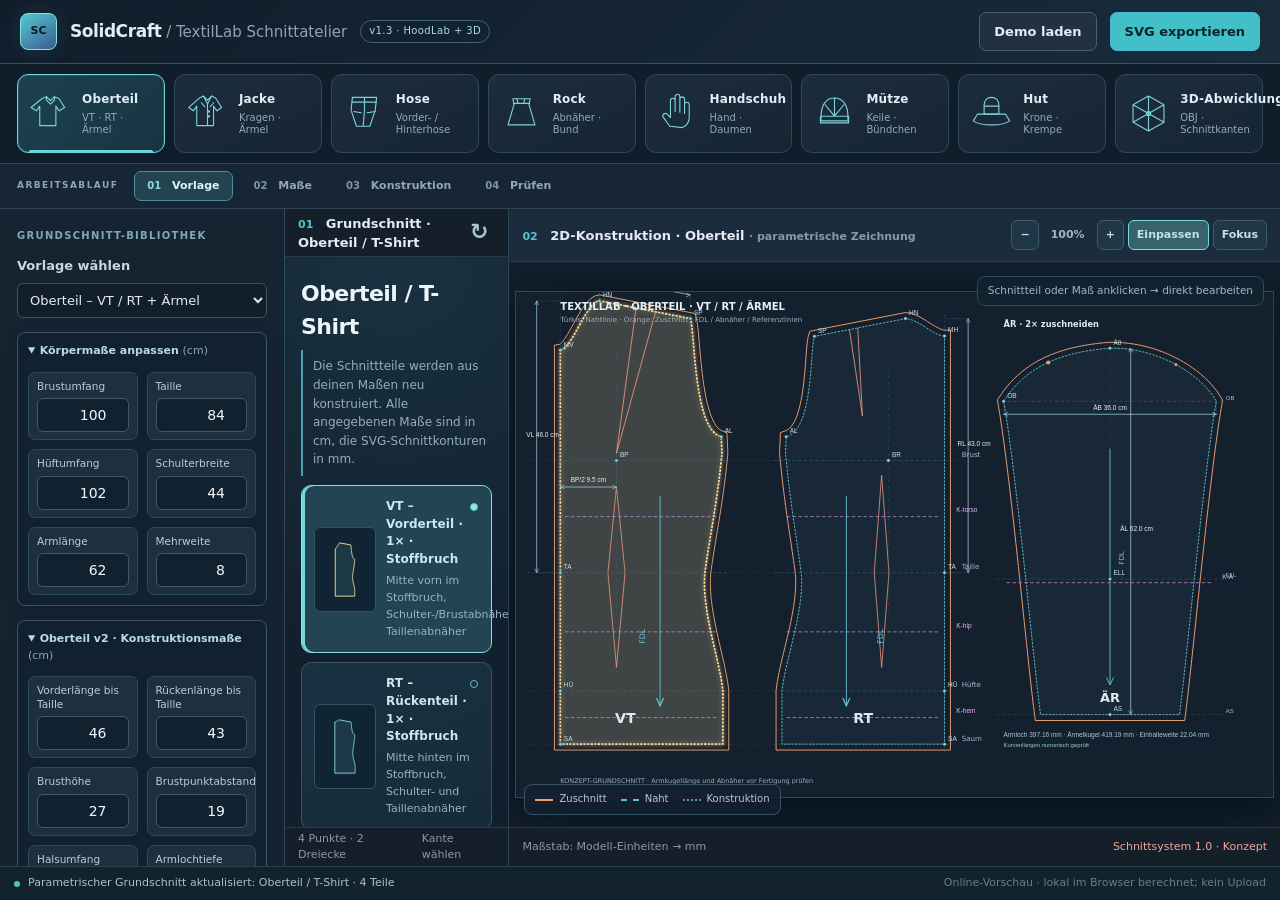
==== docs/textillab/index.html @ d03040cf "Add HoodLab measurements, women/men/child provenance, seam inspection and interactive 3D canvas cont" ====
<!doctype html>
<html lang="de">
<head>
  <meta charset="utf-8">
  <meta name="viewport" content="width=device-width,initial-scale=1">
  <title>SolidCraft · TextilLab Schnittatelier</title>
  <link rel="stylesheet" href="./style.css">
  <link rel="stylesheet" href="./studio-workspace.css">
  <script defer src="./browser-engine.js"></script>
  <script defer src="./bodice-v2.js"></script>
  <script defer src="./pants-system.js"></script>
  <script defer src="./ruleset-registry.js"></script>
  <script defer src="./hood-system.js"></script>
  <script defer src="./garment-3d.js"></script>
  <script defer src="./pattern-library.js"></script>
  <script defer src="./drafting-system.js"></script>
  <script defer src="./app.js"></script>
  <script defer src="./studio-workspace.js"></script>
</head>
<body>
<header class="topbar">
  <div class="brand">
    <div class="brandmark">SC</div>
    <div><strong>SolidCraft</strong><span> / TextilLab Schnittatelier</span></div>
    <span class="tag">v1.3 · HoodLab + 3D</span>
  </div>
  <div class="topactions">
    <span class="topnote">Online-Demo · Browser-Geometrie</span>
    <button id="sampleBtn" class="btn soft">Demo laden</button>
    <button id="exportBtn" class="btn primary" disabled>SVG exportieren</button>
  </div>
</header>
<nav id="templateStrip" class="template-strip" aria-label="Grundschnitt auswählen"></nav>
<div class="workflow-bar" role="group" aria-label="Konstruktionsablauf">
  <span class="workflow-caption">ARBEITSABLAUF</span>
  <button type="button" class="workflow-step is-active" data-step="template"><span>01</span> Vorlage</button>
  <button type="button" class="workflow-step" data-step="measure"><span>02</span> Maße</button>
  <button type="button" class="workflow-step" data-step="construction"><span>03</span> Konstruktion</button>
  <button type="button" class="workflow-step" data-step="check"><span>04</span> Prüfen</button>
  <div id="workspaceContext" class="workflow-context">Grundschnitt wählen</div>
</div>
<main class="workbench">
  <aside class="sidebar">
    <div class="sectiontitle">GRUNDSCHNITT-BIBLIOTHEK</div>
    <div class="section">
      <label for="templateType" class="fieldlabel">Vorlage wählen</label>
      <select id="templateType" class="full">
        <option value="top">Oberteil – VT / RT + Ärmel</option>
        <option value="jacket">Jacke</option>
        <option value="hood">Kapuze – parametrisch</option>
        <option value="trousers">Hose – Vorder-/Hinterhose v2</option>
        <option value="glove">Handschuh</option>
        <option value="beanie">Mütze</option>
        <option value="hat">Hut</option>
        <option value="skirt">Rock</option>
        <option value="mesh">3D-Modell abwickeln (OBJ)</option>
      </select>
      <details class="measure-details" open>
        <summary>Körpermaße anpassen <span>(cm)</span></summary>
        <div class="measure-grid"><label class="measure-input"><span>Brustumfang</span><input id="m-chest" type="number" min="1" max="300" step="0.5" value="100" aria-label="Brustumfang in Zentimeter"></label>
<label class="measure-input"><span>Taille</span><input id="m-waist" type="number" min="1" max="300" step="0.5" value="84" aria-label="Taille in Zentimeter"></label>
<label class="measure-input"><span>Hüftumfang</span><input id="m-hip" type="number" min="1" max="300" step="0.5" value="102" aria-label="Hüftumfang in Zentimeter"></label>
<label class="measure-input"><span>Oberteillänge</span><input id="m-back" type="number" min="1" max="300" step="0.5" value="65" aria-label="Oberteillänge in Zentimeter"></label>
<label class="measure-input"><span>Schulterbreite</span><input id="m-shoulder" type="number" min="1" max="300" step="0.5" value="44" aria-label="Schulterbreite in Zentimeter"></label>
<label class="measure-input"><span>Armlänge</span><input id="m-sleeve" type="number" min="1" max="300" step="0.5" value="62" aria-label="Armlänge in Zentimeter"></label>
<label class="measure-input"><span>Schrittlänge</span><input id="m-inseam" type="number" min="1" max="300" step="0.5" value="80" aria-label="Schrittlänge in Zentimeter"></label>
<label class="measure-input"><span>Kopfumfang</span><input id="m-head" type="number" min="1" max="300" step="0.5" value="57" aria-label="Kopfumfang in Zentimeter"></label>
<label class="measure-input"><span>Handumfang</span><input id="m-hand" type="number" min="1" max="300" step="0.5" value="22" aria-label="Handumfang in Zentimeter"></label>
<label class="measure-input"><span>Handlänge</span><input id="m-handLength" type="number" min="1" max="300" step="0.5" value="19" aria-label="Handlänge in Zentimeter"></label>
<label class="measure-input"><span>Mehrweite</span><input id="m-ease" type="number" min="1" max="300" step="0.5" value="8" aria-label="Mehrweite in Zentimeter"></label></div>
      </details>
      <details class="measure-details top-only" open><summary>Oberteil v2 · Konstruktionsmaße <span>(cm)</span></summary><div class="measure-grid"><label class="measure-input"><span>Vorderlänge bis Taille</span><input id="m-frontLength" type="number" min="0.5" max="300" step="0.5" value="46" aria-label="Vorderlänge bis Taille in Zentimeter"></label><label class="measure-input"><span>Rückenlänge bis Taille</span><input id="m-backWaist" type="number" min="0.5" max="300" step="0.5" value="43" aria-label="Rückenlänge bis Taille in Zentimeter"></label><label class="measure-input"><span>Brusthöhe</span><input id="m-bustHeight" type="number" min="0.5" max="300" step="0.5" value="27" aria-label="Brusthöhe in Zentimeter"></label><label class="measure-input"><span>Brustpunktabstand</span><input id="m-bustSpan" type="number" min="0.5" max="300" step="0.5" value="19" aria-label="Brustpunktabstand in Zentimeter"></label><label class="measure-input"><span>Halsumfang</span><input id="m-neck" type="number" min="0.5" max="300" step="0.5" value="38" aria-label="Halsumfang in Zentimeter"></label><label class="measure-input"><span>Armlochtiefe</span><input id="m-armholeDepth" type="number" min="0.5" max="300" step="0.5" value="23" aria-label="Armlochtiefe in Zentimeter"></label><label class="measure-input"><span>Taille bis Hüfte</span><input id="m-waistToHip" type="number" min="0.5" max="300" step="0.5" value="20" aria-label="Taille bis Hüfte in Zentimeter"></label><label class="measure-input"><span>Taille bis Saum</span><input id="m-hemBelowWaist" type="number" min="0.5" max="300" step="0.5" value="29" aria-label="Taille bis Saum in Zentimeter"></label><label class="measure-input"><span>Schulterabfall</span><input id="m-shoulderSlope" type="number" min="0.5" max="300" step="0.5" value="3" aria-label="Schulterabfall in Zentimeter"></label><label class="measure-input"><span>Oberarmumfang</span><input id="m-upperArm" type="number" min="1" max="300" step="0.5" value="34" aria-label="Oberarmumfang in Zentimeter"></label><label class="measure-input"><span>Handgelenkumfang</span><input id="m-wrist" type="number" min="1" max="300" step="0.5" value="19" aria-label="Handgelenkumfang in Zentimeter"></label></div><div class="hint">VT, RT und 2 Ärmel mit Brust-, Taillen- und Hüftlinien, Abnähern, Ärmelkugel und Fadenlauf.</div></details><div class="hint">Grundschnitt-Prototypen: Maße und Mehrweite anpassen, Passform mit Probeteil prüfen.</div>
    </div>
    

    <div class="hood-only hood-setup" id="hoodPanel">
 <div class="sectiontitle">HOODLAB · KAPUZENKONSTRUKTION</div>
 <div class="section">
  <label class="fieldlabel" for="hoodVariant">Kapuzenvariante</label>
  <select id="hoodVariant" class="full">
   <option value="close">Anliegend · DOB-Zahlenreferenz</option>
   <option value="relaxed">Aufgelockert · DOB-Zahlenreferenz</option>
   <option value="dartless">Abnäherlos · vereinfachter Entwurf</option>
  </select>
  <label class="fieldlabel gap-top" for="hoodProfile">Konstruktionsprofil</label>
  <select id="hoodProfile" class="full">
   <option value="women">Damen · DOB</option>
   <option value="men">Herren · HAKA (noch nicht geprüft)</option>
   <option value="child">Kinder (noch nicht geprüft)</option>
  </select>
  <p class="hint">Fachliche Zahlenbezüge: <a href="https://www.muellerundsohn.com/allgemein/schnittkonstruktion-kapuze/" target="_blank" rel="noopener noreferrer">Müller &amp; Sohn – Kapuzenkonstruktion</a>. Die Bézier-Konturen und 3D-Form sind eigenständige Näherungen.</p>
  <details class="measure-details" open><summary>Kapuzen- und Halsmaße <span>(cm)</span></summary>
   <div class="measure-grid">
    <label class="measure-input"><span>Kopfumfang</span><input id="h-headCirc" type="number" step=".5" min="36" max="70" value="57"></label>
    <label class="measure-input"><span>Halsloch hinten</span><input id="h-backNeck" type="number" step=".5" min="5" max="25" value="10"></label>
    <label class="measure-input"><span>Halsloch vorne</span><input id="h-frontNeck" type="number" step=".5" min="5" max="25" value="12"></label>
    <label class="measure-input"><span>Halsspiegelbreite</span><input id="h-neckWidth" type="number" step=".5" min="3" max="15" value="8"></label>
    <label class="measure-input"><span>Halslochvertiefung</span><input id="h-frontNeckDrop" type="number" step=".5" min="0" max="14" value="5"></label>
    <label class="measure-input"><span>Kapuzenhöhe</span><input id="h-hoodHeight" type="number" step=".5" min="22" max="45" value="32"></label>
    <label class="measure-input"><span>Kapuzentiefe</span><input id="h-hoodDepth" type="number" step=".5" min="18" max="42" value="27"></label>
    <label class="measure-input"><span>Abnäherreserve</span><input id="h-dartIntake" type="number" step=".5" min="0" max="7" value="3.5"></label>
    <label class="measure-input"><span>Übertritt</span><input id="h-faceOverlap" type="number" step=".5" min="0" max="5" value="0"></label>
   </div>
  </details>
  <div class="fieldrow gap-top"><label for="hoodJoinMode">Naht-Verbindung</label>
   <select id="hoodJoinMode"><option value="match">Gleich lang</option><option value="stretch">Gezielt dehnen</option><option value="ease">Gezielt einhalten</option></select>
  </div>
  <div class="fieldrow"><label for="hoodAllowedEase">Zulässige Differenz</label>
   <div class="inputunit"><input id="hoodAllowedEase" type="number" value=".5" step=".1" min="0" max="4"><span>cm</span></div>
  </div>
 </div>
 <div class="sectiontitle">KONSTRUKTIONSREGELN UND NAHTKONTROLLE</div>
 <div class="section" id="hoodRuleReport" aria-live="polite"></div>
 <div class="section"><p class="hint" id="hoodSourceNote">Damenwerte teilweise öffentlich dokumentiert. Kein geprüftes Serien-Schnittsystem.</p></div>
</div>

<div class="pants-only pants-setup">
  <div class="sectiontitle">HOSENSCHNITT · REGELBASIERT</div>
  <div class="section">
    <label class="fieldlabel" for="pantsMethod">Konstruktionssystem</label>
    <select id="pantsMethod" class="full">
      <option value="textillab.pants.experimental.1">TextilLab Experimental 1</option>
      <option value="muller.sohn.pending" disabled>Müller &amp; Sohn – Quellenabgleich offen</option>
    </select>
    <p class="hint">Unabhängige Prototypformeln. Fachliche Validierung anhand deiner Bücher folgt über dokumentierte Referenzwerte.</p>
    <details class="measure-details" open>
      <summary>Hosen-Konstruktionsmaße <span>(cm)</span></summary>
      <div class="measure-grid"><label class="measure-input"><span>Seitenlänge</span><input id="m-outseam" type="number" step="0.5" value="108" aria-label="Seitenlänge in Zentimeter"></label>
<label class="measure-input"><span>Leibhöhe / Sitztiefe</span><input id="m-crotchDepth" type="number" step="0.5" value="28" aria-label="Leibhöhe / Sitztiefe in Zentimeter"></label>
<label class="measure-input"><span>Taille–Hüfte</span><input id="m-pantsWaistToHip" type="number" step="0.5" value="20" aria-label="Taille–Hüfte in Zentimeter"></label>
<label class="measure-input"><span>Taille–Knie</span><input id="m-waistToKnee" type="number" step="0.5" value="60" aria-label="Taille–Knie in Zentimeter"></label>
<label class="measure-input"><span>Oberschenkelumfang</span><input id="m-thigh" type="number" step="0.5" value="64" aria-label="Oberschenkelumfang in Zentimeter"></label>
<label class="measure-input"><span>Knieumfang</span><input id="m-knee" type="number" step="0.5" value="48" aria-label="Knieumfang in Zentimeter"></label>
<label class="measure-input"><span>Saumumfang je Bein</span><input id="m-hem" type="number" step="0.5" value="44" aria-label="Saumumfang je Bein in Zentimeter"></label>
<label class="measure-input"><span>Hüftzugabe</span><input id="m-hipEase" type="number" step="0.5" value="4" aria-label="Hüftzugabe in Zentimeter"></label>
<label class="measure-input"><span>Taillenzugabe</span><input id="m-waistEase" type="number" step="0.5" value="2" aria-label="Taillenzugabe in Zentimeter"></label>
<label class="measure-input"><span>Abnäher hinten</span><input id="m-dartIntake" type="number" step="0.5" value="2" aria-label="Abnäher hinten in Zentimeter"></label>
<label class="measure-input"><span>Schrittausladung ±</span><input id="m-crotchExtension" type="number" step="0.5" value="0" aria-label="Schrittausladung ± in Zentimeter"></label></div>
    </details>
  </div>
  <div class="sectiontitle">REGELN UND NAHTKONTROLLE</div>
  <div class="section" id="pantsRuleReport" aria-live="polite"></div>
  <div class="sectiontitle">BUCH-REFERENZVERGLEICH</div>
  <div class="section">
    <p class="hint">Referenzblatt mit Buchtitel, Ausgabe, Seiten und eigenen Kontrollmaßen importieren. Keine unbekannten Formeln werden als Müller &amp; Sohn ausgegeben.</p>
    <label for="pantsReferenceFile" class="btn soft" style="display:inline-flex">Referenzwerte laden (JSON)</label>
    <input id="pantsReferenceFile" type="file" accept=".json,application/json" hidden>
    <div id="pantsReferenceReport" class="pants-reference-report" aria-live="polite"></div>
  </div>
</div>

<div class="v1-panel top-only">
      <div class="sectiontitle">SCHNITTSYSTEM · TEXTILLAB EXPERIMENTAL 1</div>
      <div class="section">
        <div class="fieldrow">
          <label for="draftFit">Passform</label>
          <select id="draftFit"><option value="fitted">Körpernah</option><option value="regular" selected>Regular</option><option value="comfort">Bequem</option><option value="loose">Weit</option><option value="oversize">Oversize</option><option value="custom">Eigene Mehrweite</option></select>
        </div>
        <div class="fieldrow">
          <label for="draftStyle">Modellvariante</label>
          <select id="draftStyle"><option value="bodice" selected>Grundschnitt</option><option value="shirt">Shirt</option><option value="blouse">Bluse</option><option value="jacket">Jackenbasis</option><option value="coat">Mantelbasis</option><option value="sleeveless">Ärmellos</option></select>
        </div>
        <div class="fieldrow">
          <label for="draftEase">Ziel-Einhalteweite</label>
          <div class="inputunit"><input id="draftEase" type="number" value="22" step="1" min="0" max="45"><span>mm</span></div>
        </div>
      </div>
      <div class="sectiontitle">VERLÄNGERN / KÜRZEN</div>
      <div class="section">
        <p class="hint">Änderungen wirken auf benannte Körperabschnitte und lösen eine neue Konstruktion aus, nicht nur eine SVG-Skalierung.</p>
        <div class="measure-grid">
          <label class="measure-input"><span>K1 Brust–Taille</span><input id="zone-torso" type="number" value="0" step="0.5" min="-12" max="35" aria-label="Brust Taille verlängern kürzen in cm"></label>
          <label class="measure-input"><span>K2 Taille–Hüfte</span><input id="zone-hip" type="number" value="0" step="0.5" min="-12" max="35" aria-label="Taille Hüfte verlängern kürzen in cm"></label>
          <label class="measure-input"><span>K3 Unterhalb Hüfte</span><input id="zone-hem" type="number" value="0" step="0.5" min="-12" max="35" aria-label="Saum verlängern kürzen in cm"></label>
          <label class="measure-input"><span>K4 Ärmellänge</span><input id="zone-sleeve" type="number" value="0" step="0.5" min="-12" max="35" aria-label="Ärmel verlängern kürzen in cm"></label>
        </div>
        <div class="v1-actions">
          <button id="draftUndo" class="btn soft" type="button">↶ Rückgängig</button>
          <button id="draftRedo" class="btn soft" type="button">↷ Wiederholen</button>
        </div>
      </div>
      <div class="sectiontitle">ZEICHNUNGSEBENEN</div>
      <div class="section layer-grid" id="draftLayers">
        <label><input type="checkbox" id="layer-guides" checked> Konstruktionslinien</label>
        <label><input type="checkbox" id="layer-dimensions" checked> Bemaßung</label>
        <label><input type="checkbox" id="layer-points" checked> Punktnamen</label>
        <label><input type="checkbox" id="layer-alterations" checked> Änderungslinien</label>
        <label><input type="checkbox" id="layer-notes" checked> Nahtkontrolle</label>
      </div>
      <div class="v1-actions">
        <button id="draftSave" class="btn soft" type="button">Projekt JSON</button>
        <label for="draftLoad" class="btn soft">Projekt öffnen</label>
        <input id="draftLoad" type="file" accept="application/json,.json" hidden>
      </div>
    </div>

    <div class="sectiontitle mesh-only">TEXTIL-PROJEKT</div>
    <div class="section mesh-only">
      <label class="fieldlabel" for="objFile">3D-Oberfläche importieren</label>
      <label class="fileinput" for="objFile">
        <span class="fileicon">↑</span><strong>OBJ-Datei auswählen</strong>
        <small>Dreiecke und Vierecke · max. 2 MB</small>
      </label>
      <input id="objFile" type="file" accept=".obj,text/plain" hidden>
      <div class="filemeta" id="fileName">Beispieldatei wird geladen …</div>
      <div class="fieldrow">
        <label for="units">Modell-Einheit</label>
        <select id="units">
          <option value="mm" selected>Millimeter</option>
          <option value="cm">Zentimeter</option>
          <option value="m">Meter</option>
        </select>
      </div>
    </div>
    <div class="sectiontitle">MATERIAL & ZUSCHNITT</div>
    <div class="section">
      <label class="fieldlabel" for="material">Material (Beispielwerte)</label>
      <select id="material" class="full">
        <option value="210" selected>Nylon 420D · 210 g/m²</option>
        <option value="350">Beschichtetes Gewebe · 350 g/m²</option>
        <option value="150">Baumwolle · 150 g/m²</option>
        <option value="custom">Benutzerdefiniert</option>
      </select>
      <div class="fieldrow gap-top">
        <label for="density">Flächengewicht</label>
        <div class="inputunit"><input id="density" type="number" value="210" min="1" max="5000" step="1"><span>g/m²</span></div>
      </div>
      <div class="fieldrow">
        <label for="allowance">Nahtzugabe</label>
        <div class="inputunit"><input id="allowance" type="number" value="10" min="0" max="200" step=".5"><span>mm</span></div>
      </div>
      <div class="hint">Die Materialdaten dienen zur überschlägigen Berechnung und sind nicht zertifiziert.</div>
    </div>
    <div class="sectiontitle mesh-only">SCHNITTKANTEN</div>
    <div class="section mesh-only">
      <p class="sidecopy">Klicke im 3D-Fenster auf eine <strong>innere Netzkante</strong>. Rot bedeutet: Hier wird die Stofffläche getrennt.</p>
      <div class="fieldrow"><span>Aktive Trennkanten</span><strong id="seamCount">0</strong></div>
      <div id="seamList" class="seamlist"><span class="muted">Noch keine</span></div>
      <button id="clearBtn" class="btn full soft">Schnittkanten zurücksetzen</button>
    </div>
    <div class="sidebarbottom">Browser-Demo · keine Fertigungsvorlage</div>
  </aside>
  <div class="panes">
    <section class="pane modelpane">
      <div class="panelbar"><div><span class="panelid">01</span> <span id="modelPanelTitle">Grundschnitt-Bibliothek</span></div><button class="iconbutton" id="viewBtn" title="3D-Ansicht zurücksetzen">↻</button></div>
      <div class="modelcontainer">
        <div id="libraryInfo" class="library-overview" aria-live="polite"></div>
        <canvas id="garmentCanvas" class="garment3d-canvas" aria-label="Drehbare 3D-Kleidungsansicht"></canvas>
        <div class="garment3d-tools" id="garment3dTools">
          <button id="garmentWire" type="button" aria-pressed="false" title="Drahtgitter an/aus">Draht</button>
          <button id="garmentBody" type="button" aria-pressed="true" title="Kopf-Referenz an/aus">Körper</button>
          <button id="garmentReset" type="button" title="3D-Ansicht zurücksetzen">Ansicht</button>
          <button id="garmentObj" type="button" title="Schematisches 3D-Modell als OBJ exportieren">OBJ</button>
        </div>
        <canvas id="modelCanvas" aria-label="Interaktive 3D-Ansicht mit wählbaren Mesh-Kanten"></canvas>
        <div class="viewhint">Ziehen: Drehen · Mausrad: Zoom · Klick auf Kante: Schnitt setzen</div>
        <div class="axes">3D / MESH</div>
      </div>
      <div class="panefooter"><span id="meshStats">Keine Geometrie</span><span id="faceInfo">Kante wählen</span></div>
    </section>
    <section class="pane cutpane">
      <div class="panelbar"><div><span class="panelid">02</span> <span id="drawingPaneTitle">2D-Schnittmuster</span> <span class="muted small">· parametrische Zeichnung</span></div>
<div class="drawing-tools" role="group" aria-label="Zeichnung bedienen">
 <button type="button" id="zoomOut" title="Zeichnung verkleinern" aria-label="Verkleinern">−</button>
 <output id="zoomValue" aria-label="Zoom">100%</output>
 <button type="button" id="zoomIn" title="Zeichnung vergrößern" aria-label="Vergrößern">+</button>
 <button type="button" id="zoomFit" title="Zeichnung einpassen">Einpassen</button>
 <button type="button" id="focusDrawing" title="Zeichnung maximieren" aria-pressed="false">Fokus</button>
</div></div>
      <div class="previewcontainer" id="previewContainer">
        <div id="preview" class="preview" role="region" aria-label="Interaktive technische Schnittzeichnung">
          <div class="placeholder">Schnittmuster wird berechnet …</div>
        </div>
        <div class="legend"><span><i class="legendcut"></i> Zuschnitt</span><span><i class="legendsew"></i> Naht</span><span><i class="legendguide"></i> Konstruktion</span></div>
<div class="drawing-hint" id="drawingHint">Schnittteile anklicken, um sie auszuwählen · Maße direkt bearbeiten</div>
      </div>
      <div class="panefooter"><span>Maßstab: Modell-Einheiten → mm</span><span id="errorDetail"></span></div>
    </section>
  </div>
  <aside class="inspector">
    <div class="inspector-status">
  <span class="inspector-kicker">AKTUELLES SCHNITTTEIL</span>
  <strong id="selectedPieceTitle">Noch nichts gewählt</strong>
  <p id="selectedPieceInfo">Wähle in der Zeichnung ein Schnittteil aus.</p>
</div>
<div class="sectiontitle">ERGEBNISSE</div>
    <div class="metric"><span>Schnittteile</span><strong id="pieces">–</strong></div>
    <div class="metric"><span>Nahtfläche</span><strong id="sewnArea">–</strong><small>m²</small></div>
    <div class="metric"><span>Zuschnittfläche</span><strong id="cutArea">–</strong><small>m²</small></div>
    <div class="metric"><span>Stoffgewicht (ca.)</span><strong id="mass">–</strong><small>g</small></div>
<div class="sectiontitle withgap top-only">KONSTRUKTIONSREGELN</div>
    <div id="draftRuleReport" class="rule-report top-only"></div>
    <div class="source-reference pants-only" id="systemSourceReference">
  <div class="inspector-kicker">REFERENZ · MÜLLER &amp; SOHN</div>
  <p>Grundschnitt Standardhose – Vorlage für unseren fachlichen Abgleich, noch nicht als Konstruktionsregeln übernommen.</p>
  <a href="https://www.muellerundsohn.com/allgemein/schnittmuster-grundschnitt-hose-und-bundfaltenhose/" target="_blank" rel="noopener noreferrer">Original-Konstruktion beim Verlag ansehen ↗</a>
  <a href="./examples/trousers-v11.svg" target="_blank" rel="noopener noreferrer">Aktueller TextilLab-Prototyp ↗</a>
</div>
<div class="sectiontitle withgap">HINWEISE</div>
    <p class="inspectorcopy">Diese kostenlose Online-Vorschau verwendet eine JavaScript-Umsetzung der Kerngeometrie. Die installierbare TextilLab-Version berechnet mit Rust. Aktuell sind abwickelbare Dreiecksnetze und konvexe Zuschnittkonturen mit Nahtzugabe unterstützt.</p>
    <p class="inspectorcopy">Doppelt gekrümmte Flächen benötigen später Dehnungsoptimierung und automatische Teilungsnähte.</p>
  </aside>
</main>
<footer class="statusline"><span class="statusdot"></span><span id="status">Studio wird initialisiert …</span><span class="right">Online-Vorschau · lokal im Browser berechnet; kein Upload</span></footer>
</body>
</html>
---- docs/textillab/style.css ----
:root{color-scheme:dark;--bg:#101820;--panel:#17222e;--panel2:#1b2836;--border:#2c3a49;--text:#e4ebf4;--muted:#8998aa;--accent:#54c5d1;--orange:#ef9f74}
*{box-sizing:border-box}html,body{width:100%;height:100%;margin:0}body{background:var(--bg);font:13px/1.48 "Segoe UI",Inter,system-ui,sans-serif;color:var(--text);display:flex;flex-direction:column;overflow:hidden}
button,input,select{font:inherit}button{cursor:pointer}button:disabled{opacity:.4;cursor:not-allowed}
.topbar{height:58px;display:flex;align-items:center;justify-content:space-between;border-bottom:1px solid var(--border);padding:0 19px;flex-shrink:0;background:#151e28}
.brand,.topactions{display:flex;align-items:center;gap:13px}.brand{font-size:15px}.brand span{color:#91a1b3}.brandmark{background:linear-gradient(145deg,#55c9d2,#3b5a90);color:#0c1b24;font-weight:900;padding:6px 7px;border-radius:8px;font-size:11px}.tag{font-size:10px;padding:3px 8px;border:1px solid #416473;border-radius:99px!important;color:#a3dde4!important;letter-spacing:.04em}.topnote{color:var(--muted);font-size:11px}
.btn{border:1px solid #476075;border-radius:7px;padding:8px 12px;color:var(--text);background:#233547;font-weight:600;transition:.15s}.btn:hover:not(:disabled){background:#30465a}.btn.primary{background:#42bfc9;color:#08242b;border:1px solid #42bfc9}.btn.primary:hover:not(:disabled){background:#72dae1}.btn.soft{background:#223140}
.workbench{display:grid;grid-template-columns:250px minmax(0,1fr) 207px;min-height:0;flex:1}
.sidebar,.inspector{overflow:auto;background:var(--panel);padding:16px 14px;border-right:1px solid var(--border)}.inspector{border-left:1px solid var(--border);border-right:0}
.sectiontitle{font-size:10px;font-weight:700;color:#829db2;letter-spacing:.14em;margin:3px 0 12px}.sectiontitle:not(:first-child){margin-top:19px;padding-top:18px;border-top:1px solid var(--border)}
.section{margin-bottom:10px}.fieldlabel{display:block;color:#cad6e4;font-weight:600;margin-bottom:8px}.fileinput{min-height:98px;display:flex;flex-direction:column;align-items:center;justify-content:center;gap:2px;border:1px dashed #527385;background:#1d2d3b;border-radius:9px;text-align:center;cursor:pointer}.fileinput:hover{border-color:#7cdde1}.fileinput .fileicon{font-size:25px;color:var(--accent);line-height:1.1}.fileinput small{color:var(--muted);font-size:10px}.filemeta{color:var(--muted);font-size:11px;margin:8px 0 16px;overflow-wrap:anywhere}
.fieldrow{display:flex;align-items:center;justify-content:space-between;gap:10px;margin-bottom:11px}.fieldrow label,.fieldrow>span{color:#c5d1e1}.fieldrow select{max-width:125px}
select,input[type=number]{background:#121e2a;border:1px solid #3c5366;border-radius:6px;color:var(--text);height:35px;padding:0 8px}
select.full,.btn.full{width:100%}.inputunit{display:flex;align-items:center;gap:6px}.inputunit input{width:75px;text-align:right}.inputunit span{font-size:11px;color:var(--muted)}.gap-top{margin-top:15px}.hint,.sidecopy,.inspectorcopy{font-size:11px;color:var(--muted);line-height:1.6}.sidecopy strong{color:#d3e4ed}
.seamlist{min-height:60px;max-height:155px;overflow:auto;margin:10px 0;display:flex;align-content:flex-start;flex-wrap:wrap;gap:6px}.seamitem{border:1px solid #a65a52;background:#4f2a2b;border-radius:5px;padding:5px 7px;color:#fbb2a5}.muted{color:var(--muted)}.small{font-size:11px}.sidebarbottom{margin-top:25px;padding-top:15px;border-top:1px solid var(--border);font-size:11px;color:#61748a}
.panes{display:grid;grid-template-columns:1fr 1fr;min-width:0;min-height:0;gap:1px;background:var(--border)}.pane{background:#151f2a;display:flex;flex-direction:column;min-width:0;min-height:0}
.panelbar,.panefooter{height:48px;flex-shrink:0;display:flex;align-items:center;justify-content:space-between;padding:0 13px;border-bottom:1px solid var(--border);font-weight:600}
.panefooter{height:39px;border-top:1px solid var(--border);border-bottom:0;font-size:11px;font-weight:400;color:var(--muted);gap:8px}
.panelid{color:var(--accent);font-size:11px;margin-right:8px}.iconbutton{font-size:22px;color:#a5c4ce;background:none;border:0;padding:1px 7px;border-radius:5px}.iconbutton:hover{background:#2a3e51}.mini{font-size:10px;color:#7ccdd8;border:1px solid #3a6470;padding:2px 7px;border-radius:4px}
.modelcontainer,.previewcontainer{flex:1;min-height:0;position:relative;overflow:hidden}.modelcontainer{background:radial-gradient(ellipse at center,#203040 0%,#121e29 85%)}
#modelCanvas{width:100%;height:100%;display:block;cursor:crosshair;touch-action:none}.viewhint{position:absolute;left:13px;bottom:12px;color:#859bae;font-size:10px;pointer-events:none}.axes{position:absolute;top:12px;right:12px;font-size:10px;color:#637f93;pointer-events:none;letter-spacing:.1em}
.previewcontainer{background:#14202e}.preview{position:absolute;inset:0;overflow:auto;display:flex;align-items:center;justify-content:center;padding:12px}.preview svg{max-width:100%;max-height:100%;width:auto!important;height:auto!important;display:block}.placeholder{color:#7790a6;text-align:center;max-width:80%}
.legend{position:absolute;left:12px;bottom:11px;display:flex;gap:15px;font-size:10px;color:#b8c7d6;background:#14202ebf;padding:4px 7px;border-radius:4px;pointer-events:none}.legend span{display:flex;align-items:center;gap:6px}.legend i{display:block;width:18px;height:0;border-top:2px solid var(--orange)}.legend i.legendsew{border-top:2px dashed var(--accent)}
.metric{display:grid;grid-template-columns:1fr auto;gap:4px;margin-bottom:15px;border-bottom:1px solid #29394a;padding-bottom:12px}.metric>span{color:#a7b7c7;grid-column:1 / -1;font-size:11px}.metric strong{font-size:22px;font-weight:650;letter-spacing:-.02em}.metric small{font-size:10px;color:var(--muted);align-self:end;padding-bottom:5px}.sectiontitle.withgap{margin-top:30px}
.statusline{border-top:1px solid var(--border);height:34px;display:flex;align-items:center;gap:8px;background:#111d27;padding:0 14px;font-size:11px;color:#acc0d0;flex-shrink:0}.statusdot{background:#4ac7b0;width:6px;height:6px;border-radius:50%}.statusline .right{margin-left:auto;color:#657d92}#errorDetail{color:#efa69d;max-width:40%;white-space:nowrap;text-overflow:ellipsis;overflow:hidden}
@media(max-width:1300px){.workbench{grid-template-columns:226px minmax(0,1fr)}.inspector{display:none}.topnote{display:none}}
@media(max-width:900px){body{overflow:auto;min-height:100vh;height:auto}.workbench{grid-template-columns:1fr}.sidebar{display:grid;grid-template-columns:repeat(2,minmax(0,1fr));gap:0 18px}.sidebarbottom{display:none}.sectiontitle{grid-column:span 2}.panes{grid-template-columns:1fr;height:960px}.pane{min-height:450px}.topbar{gap:8px}.brand{font-size:13px}.topactions{gap:6px}.statusline .right{display:none}}
@media(max-width:520px){.sidebar{display:block}.topbar{padding:0 8px}.tag{display:none}.topactions .soft{display:none}.panes{height:850px}}

/* v0.6 parametric garment blocks */
.measure-details{margin-top:14px;border:1px solid var(--border);border-radius:8px;padding:10px;background:#12212e}
.measure-details summary{cursor:pointer;color:#badddf;font-weight:650;font-size:11px}
.measure-details summary span{color:#8ea6ba;font-weight:400}
.measure-grid{display:grid;grid-template-columns:1fr 1fr;gap:8px;margin-top:12px}
.measure-input{display:flex;flex-direction:column;gap:4px;min-width:0}
.measure-input span{font-size:10px;color:#a4b8cb}
.measure-input input{width:100%;min-width:0;text-align:right;height:30px;padding:3px 6px}
.library-overview{display:none;position:absolute;inset:0;padding:22px;overflow-y:auto;background:radial-gradient(ellipse at 35% 35%,#203647,#121e29 85%)}
.library-mode #libraryInfo{display:block}
.library-mode #modelCanvas,.library-mode .viewhint,.library-mode .axes,.library-mode .mesh-only{display:none!important}
.library-overview .title{font-size:21px;font-weight:700;color:#edf4fa;margin:0 0 7px}
.library-overview .smallhint{font-size:12px;color:#94aebe;line-height:1.65}
.library-overview .piece{border:1px solid #345067;border-radius:9px;background:#172a39;margin:10px 0;padding:11px}
.library-overview .piece strong{color:#cbe9f0;display:block}
.library-overview .piece span{font-size:11px;color:#9ab2c4}
.library-overview .caution{color:#ecad8a;border-left:3px solid #efaa81;padding:9px 11px;background:#4b362a48;font-size:11px;margin-top:14px}

/* VT / RT technical bodice draft */
.top-only{display:none}
.bodice-v2-mode .top-only{display:block}
.bodice-v2-mode .previewcontainer{background:#14202e}
.bodice-v2-mode .preview{padding:6px}
.bodice-v2-mode #preview svg{box-shadow:0 6px 34px #07141e65;border:1px solid #2c485b}
.bodice-v2-mode .legend{background:#293d4ade}

/* TextilLab v1.0 technical drafting workspace */
.v1-panel{border-top:1px solid #355267;margin-top:12px;padding-top:7px}
.v1-panel>.sectiontitle{color:#83d4dc}
.v1-panel .fieldrow select{max-width:128px}
.v1-actions{display:flex;gap:7px;flex-wrap:wrap;margin:11px 0}
.v1-actions .btn{font-size:11px;padding:7px 9px;flex:1;text-align:center}
.layer-grid{display:grid;grid-template-columns:1fr;gap:9px}
.layer-grid label{display:flex;align-items:center;gap:7px;color:#bfcedd;font-size:11px;cursor:pointer}
.layer-grid input{accent-color:#56c8d5}
#draftRuleReport{font-size:11px;line-height:1.55}
#draftRuleReport .draft-check{border-left:3px solid #71c8cc;margin:8px 0;padding:7px 8px;background:#223644;border-radius:3px;white-space:normal}
#draftRuleReport .draft-check.warning{border-color:#eea16e}
#draftRuleReport .rule-line{display:flex;align-items:baseline;justify-content:space-between;gap:6px;border-bottom:1px solid #2b4053;padding:5px 0}
#draftRuleReport .rule-line strong{font-size:11px;color:#bcd9e1;font-weight:600}
#draftRuleReport .rule-line span{color:#8bb2c2;text-align:right;font-variant-numeric:tabular-nums}
.bodice-v2-mode #preview svg .tl-dimension{cursor:pointer;pointer-events:all}
.bodice-v2-mode #preview svg .tl-dimension:hover{filter:drop-shadow(0 0 3px #bdefff)}
.bodice-v2-mode #preview svg #layer-construction-points circle{pointer-events:visiblePainted}
.bodice-v2-mode .previewcontainer .legend{background:#14202ee0}
.v1-help{font-size:11px;color:#99abbc;margin-top:7px}
@media(max-width:1300px){.v1-panel .measure-grid{grid-template-columns:1fr 1fr}}

/* Dedicated trousers construction rules, same SolidCraft dark visual system */
.pants-only{display:none}
.pants-mode .pants-only{display:block}
.pants-mode #libraryInfo .caution{border-color:#e3a063}
.pants-mode #preview svg{box-shadow:0 6px 34px #07141e65;border:1px solid #304b5e}
.pants-setup .sectiontitle{color:#86d4d9}
.pants-setup .measure-grid{grid-template-columns:1fr 1fr}
.pants-setup .measure-grid input{font-variant-numeric:tabular-nums}
.pants-setup .rule-line{display:flex;justify-content:space-between;gap:8px;padding:5px 0;border-bottom:1px solid #2b4053}
.pants-setup .rule-line strong{font-size:11px;font-weight:500;color:#bcd8e6}
.pants-setup .rule-line span{font-size:11px;color:#81c7d4;font-variant-numeric:tabular-nums;white-space:nowrap}
.pants-setup .draft-check{padding:8px 10px;border:1px solid #4d677a;border-radius:5px;background:#203443;color:#dcf0f3;line-height:1.6}
.pants-setup .draft-check.warning{border-color:#bc9060}
.pants-setup .v1-help{line-height:1.45;padding:3px 0}
.pants-reference-report{margin-top:9px}
---- docs/textillab/studio-workspace.css ----
/* TextilLab 1.2 – original, graphic SolidCraft cutting-room UI.
 * Preserves the generator, forms, 3D mesh viewer and SVG export logic.
 */
:root{
 --studio-deep:#0e1823;
 --studio-mid:#152737;
 --studio-line:#31495e;
 --studio-ink:#e7f1f8;
 --studio-cyan:#67d2dc;
 --studio-orange:#f2a476;
 --studio-muted:#90a8ba;
}
html,body{min-width:320px}
.topbar{height:64px;min-height:64px;padding-inline:20px;background:linear-gradient(135deg,#111d2b,#182c3c);border-color:#385265}
.brandmark{width:37px;height:37px;display:grid;place-items:center;border:1px solid #86e0e4;box-shadow:0 0 22px #50cadb22}
.brand strong{letter-spacing:-.025em;font-size:17px}
.brand .tag{font-size:10px}
.topactions .btn{padding:9px 14px}
.template-strip{display:flex;align-items:stretch;gap:9px;overflow-x:auto;overflow-y:hidden;scrollbar-width:thin;scrollbar-color:#3b6676 transparent;padding:10px 17px;background:#101e2b;min-height:100px;border-bottom:1px solid var(--studio-line);flex-shrink:0}
.template-card{flex:1 0 124px;max-width:215px;min-width:117px;display:flex;align-items:center;gap:10px;padding:10px 11px;border:1px solid #30485b;background:linear-gradient(155deg,#1c2d3b,#172533);border-radius:11px;text-align:left;color:#bed3df;transition:background .18s,border-color .18s,transform .18s;position:relative;white-space:nowrap}
.template-card:hover{background:#253d50;border-color:#4a92a3;transform:translateY(-1px)}
.template-card.is-current{background:linear-gradient(130deg,#1c424f,#193342);border-color:#71d5dc;box-shadow:inset 0 0 0 1px #6fc9d126,0 5px 18px #07192730;color:#f0fdff}
.template-card.is-current::after{content:"";position:absolute;left:11px;right:11px;bottom:-1px;height:3px;background:#6ad6da;border-radius:3px}
.template-card svg{width:43px;height:43px;min-width:43px;fill:none;stroke:#7bd3dc;stroke-width:1.65;stroke-linecap:round;stroke-linejoin:round}
.template-card .card-text{display:flex;flex-direction:column;gap:3px;min-width:0}
.template-card .card-text strong{font-size:12px;letter-spacing:.015em;color:#e0eff7}
.template-card .card-text small{font-size:10px;color:#8fabbc;font-weight:400;white-space:normal;line-height:1.2}
.workflow-bar{display:flex;align-items:center;gap:8px;padding:7px 17px;background:#172534;border-bottom:1px solid #2e4455;flex-shrink:0;min-height:44px;overflow-x:auto}
.workflow-caption,.inspector-kicker{font-size:9px;letter-spacing:.16em;font-weight:750;color:#8aa8b8;white-space:nowrap}
.workflow-caption{margin-right:8px}
.workflow-step{border:1px solid transparent;background:transparent;color:#8fa9b9;padding:6px 12px;border-radius:7px;font-size:11px;font-weight:600;white-space:nowrap}
.workflow-step span{font-size:10px;color:#7a98aa;margin-right:7px}
.workflow-step:hover{color:#eef9fb;background:#294154}
.workflow-step.is-active{border-color:#4d8e9e;background:#244351;color:#d8f7f8}
.workflow-step.is-active span{color:#8bdee0}
.workflow-context{margin-left:auto;color:#8daaba;font-size:11px;white-space:nowrap}
.workbench{grid-template-columns:305px minmax(0,1fr) 247px}
.sidebar{padding:17px 17px;background:#162432;border-right:1px solid #2f485b}
.inspector{padding:17px 14px;background:#162432;border-left:1px solid #2f485b}
.sidebar .sectiontitle,.inspector .sectiontitle{color:#7eaab7}
.sectiontitle{letter-spacing:.13em}
.sidebar select,.sidebar input:not([type="checkbox"]){outline-offset:1px}
.sidebar input:not([type="checkbox"]):focus-visible,.sidebar select:focus-visible{outline:2px solid #63c7d1;border-color:#63c7d1}
.sidebar .measure-details{border-color:#3a5568;background:#11212f;box-shadow:0 4px 18px #06111a2b}
.measure-details summary{cursor:pointer;user-select:none}
.measure-details summary:hover{color:#b8eef2}
.measure-grid{gap:9px}
.measure-input{background:#1c3040;border:1px solid #2e485d;border-radius:7px;padding:7px 8px;gap:5px}
.measure-input:focus-within{border-color:#69ccd4;box-shadow:0 0 0 1px #69ccd434}
.measure-input span{font-size:10.5px;color:#b7cedb;line-height:1.3}
.measure-input input{border:1px solid #43586a!important;background:#102130!important;height:34px!important;font-size:14px!important;color:#f2f7fa!important}
.measure-input input:focus{border-color:#64d4d6!important}
.measure-input[data-hidden="true"]{display:none}
.library-mode .panes{grid-template-columns:minmax(220px,.29fr) minmax(0,1fr)}
.library-mode .modelpane{min-width:0}
.library-mode .modelcontainer{background:#111f2c}
.library-overview{padding:21px 16px;background:radial-gradient(circle at top,#193241,#121f2c 72%)}
.library-overview .title{font-size:22px;letter-spacing:-.025em}
.library-overview .smallhint{border-left:2px solid #4d9faf;padding:7px 0 7px 10px;line-height:1.55}
.library-overview .piece{display:block;text-align:left;width:100%;border:1px solid #37546a;background:linear-gradient(155deg,#193241,#162b3a);margin:9px 0;padding:12px 12px;border-radius:10px;cursor:pointer;position:relative}
.library-overview .piece:hover{border-color:#67b6c4;background:#223e4b}
.library-overview .piece.is-selected{border-color:#8bdce1;background:#224453;box-shadow:inset 3px 0 0 #74d9dd}
.library-overview .piece:focus-visible{outline:2px solid #a3eff2;outline-offset:2px}
.library-overview .piece strong{font-size:12px;letter-spacing:.005em}
.library-overview .piece span{line-height:1.55;display:block;margin-top:3px}
.library-overview .caution{background:#40312440;border-radius:8px;border-left:3px solid var(--studio-orange)}
.library-overview .piece{display:flex;gap:10px;align-items:center}
.library-overview .piece-copy{flex:1;min-width:0}
.library-overview .piece-thumb{flex:0 0 62px;width:62px;height:85px;background:#102433;border-radius:6px;border:1px solid #325267;padding:4px}
.library-overview .piece-thumb polygon{fill:#30586a66;stroke:#82dce3;stroke-width:1.45;stroke-linejoin:round}
.library-overview .piece.is-selected .piece-thumb polygon{fill:#3d707644;stroke:#ffe0a1}
.library-overview .piece::before{content:"";width:6px;height:6px;display:inline-block;position:absolute;top:17px;right:13px;border:1px solid #69bdc5;border-radius:50%}
.library-overview .piece.is-selected::before{background:#8de8e5}
.inspector-status{border:1px solid #42617b;background:linear-gradient(145deg,#1e3748,#172a3b);padding:14px;border-radius:11px;margin-bottom:19px}
.inspector-status strong{display:block;color:#ebf8fa;font-size:15px;line-height:1.35;margin:7px 0}
.inspector-status p{font-size:11px;color:#9db9c9;margin:0;line-height:1.5}
.inspector .metric{margin-bottom:10px;padding:8px 0 10px}
.inspector .metric>span{font-size:10.5px}
.inspector .metric strong{font-size:20px;color:#ecf9fa}
.panes{background:#2c4354}
.cutpane .panelbar{height:53px;background:#1b2d3c}
.drawing-tools{display:flex;gap:4px;align-items:center;flex-shrink:0}
.drawing-tools button,.drawing-tools output{height:30px;min-width:27px;display:grid;place-items:center;border:1px solid #3c5c6e;background:#203747;border-radius:6px;color:#c5e3e8;padding:2px 8px;font-size:11px}
.drawing-tools button:hover{background:#2d5261;border-color:#75ccd1;color:#effcff}
.drawing-tools button.is-active{background:#38636d;border-color:#78d9e0}
.drawing-tools output{min-width:45px;background:transparent;border:none;color:#9bb9c6;font-variant-numeric:tabular-nums}
.previewcontainer{background-color:#111e2b;background-image:linear-gradient(#324d601a 1px,transparent 1px),linear-gradient(90deg,#324d601a 1px,transparent 1px);background-size:26px 26px;background-position:9px 9px}
.preview{padding:20px 24px 33px}
.preview svg{filter:drop-shadow(0 12px 20px #030c14af)}
.preview svg g[data-piece-id]{cursor:pointer}
.preview svg g[data-piece-id]:hover>path:first-child{filter:drop-shadow(0 0 4px #9ef1ea);stroke:#a9f4e7}
.preview svg g[data-piece-id].selected-piece>path:first-child{stroke:#ffe0a1;stroke-width:2.8px;filter:drop-shadow(0 0 4px #fdce83)}
.legend{bottom:12px;left:15px;border:1px solid #385265;padding:7px 10px;gap:14px;border-radius:8px;background:#0b1a28e8}
.legend i.legendguide{border-top:2px dotted #6d8da1}
.drawing-hint{position:absolute;top:14px;right:16px;max-width:290px;text-align:right;color:#9cb8c8;background:#10232fdc;padding:6px 10px;border:1px solid #2d4a5b;border-radius:8px;font-size:10.5px;pointer-events:none}
.source-reference{border:1px solid #405e71;background:linear-gradient(155deg,#1a3543,#1a2d3b);padding:13px;border-radius:10px;margin:17px 0}
.source-reference p{color:#abc3d2;font-size:11px;line-height:1.6}
.source-reference a{display:block;color:#83d6df;text-decoration:none;font-size:11px;padding:4px 0}
.source-reference a:hover{text-decoration:underline}
.focus-pattern .inspector,.focus-pattern .modelpane{display:none!important}
.focus-pattern .workbench{grid-template-columns:305px minmax(0,1fr)!important}
.focus-pattern .panes{grid-template-columns:minmax(0,1fr)!important}
.focus-pattern .cutpane{width:100%}
.statusline{background:#12232e;border-color:#284353}
.pants-only{display:none}
.pants-mode .pants-only{display:block}
.pants-mode .pants-setup .measure-grid{grid-template-columns:1fr 1fr}
@media(max-width:1340px){
 .workbench{grid-template-columns:285px minmax(0,1fr)}
 .inspector{display:none}
 .workflow-context{display:none}
 .library-mode .panes{grid-template-columns:minmax(205px,.29fr) minmax(0,1fr)}
}
@media(max-width:975px){
 body{height:auto;min-height:100vh;overflow:auto}
 .template-strip{min-height:94px;padding:9px}
 .template-card{min-width:135px;flex:0 0 145px}
 .workbench,.focus-pattern .workbench{display:flex;flex-direction:column!important}
 .sidebar{display:block!important;overflow:visible;padding:12px 16px}
 .inspector{display:block!important;border-top:1px solid #365367}
 .panes,.library-mode .panes,.focus-pattern .panes{display:flex;flex-direction:column;height:auto!important}
 .modelpane{min-height:235px!important;max-height:280px}
 .cutpane{min-height:540px!important;height:65vh}
 .previewcontainer{min-height:500px}
 .workflow-bar{padding:7px;gap:2px}
 .workflow-caption{display:none}
 .workflow-step{padding:6px 8px}
 .topbar{gap:5px;padding:0 9px}
 .topnote{display:none}
 .brand{gap:6px}
 .brand strong{font-size:14px}
 .brand .tag{display:none}
 .drawing-hint{display:none}
 .library-overview{padding:13px}
 .library-overview .piece{display:inline-block;vertical-align:top;width:calc(50% - 6px);margin:5px 3px;min-height:89px}
 .library-overview .caution{font-size:10px;padding:6px}
 .focus-pattern .modelpane{display:none!important}
}
@media(max-width:600px){
 .topactions .btn.soft{display:none}
 .topactions .btn.primary{font-size:11px;padding:6px 8px}
 .topbar{min-height:57px;height:57px}
 .template-strip{gap:6px}
 .template-card{min-width:120px;flex-basis:125px;padding:7px;gap:5px}
 .template-card svg{width:32px;height:32px;min-width:32px}
 .template-card .card-text small{font-size:9px}
 .template-card .card-text strong{font-size:11px}
 .workflow-step{font-size:10px;padding:6px 7px}
 .workflow-step span{margin-right:3px}
 .cutpane{min-height:490px!important}
 .cutpane .panelbar{padding:0 7px}
 .cutpane .panelbar .muted{display:none}
 .drawing-tools{gap:2px}
 .drawing-tools button{padding:2px 5px;font-size:10px}
 .drawing-tools output{min-width:35px}
 .drawing-hint{display:none}
 .library-overview .piece{width:100%;margin:4px 0;min-height:auto}
 .measure-grid{gap:7px}
 .statusline .right{display:none}
}
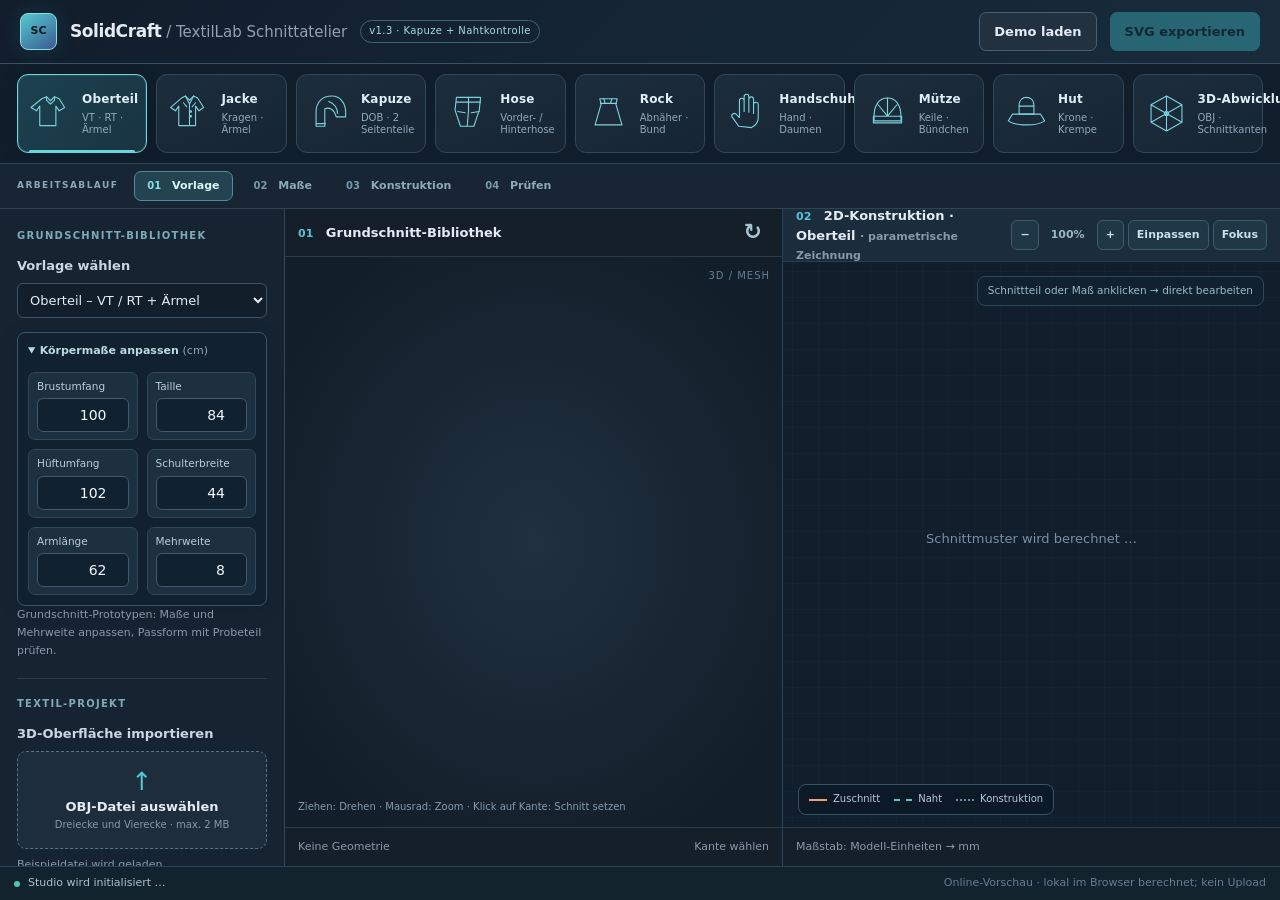
==== commit 9ece6840: "Add hood template with profile-specific sizing, verified seam methods and safety report controls" ====
--- a/docs/textillab/index.html
+++ b/docs/textillab/index.html
@@ -9,9 +9,9 @@
   <script defer src="./browser-engine.js"></script>
   <script defer src="./bodice-v2.js"></script>
   <script defer src="./pants-system.js"></script>
+  <script defer src="./seam-contracts.js"></script>
+  <script defer src="./hood-system.js"></script>
   <script defer src="./ruleset-registry.js"></script>
-  <script defer src="./hood-system.js"></script>
-  <script defer src="./garment-3d.js"></script>
   <script defer src="./pattern-library.js"></script>
   <script defer src="./drafting-system.js"></script>
   <script defer src="./app.js"></script>
@@ -22,7 +22,7 @@
   <div class="brand">
     <div class="brandmark">SC</div>
     <div><strong>SolidCraft</strong><span> / TextilLab Schnittatelier</span></div>
-    <span class="tag">v1.3 · HoodLab + 3D</span>
+    <span class="tag">v1.3 · Kapuze + Nahtkontrolle</span>
   </div>
   <div class="topactions">
     <span class="topnote">Online-Demo · Browser-Geometrie</span>
@@ -47,8 +47,8 @@
       <select id="templateType" class="full">
         <option value="top">Oberteil – VT / RT + Ärmel</option>
         <option value="jacket">Jacke</option>
-        <option value="hood">Kapuze – parametrisch</option>
         <option value="trousers">Hose – Vorder-/Hinterhose v2</option>
+        <option value="hood">Kapuze – parametrisch (KH)</option>
         <option value="glove">Handschuh</option>
         <option value="beanie">Mütze</option>
         <option value="hat">Hut</option>
@@ -73,45 +73,59 @@
     </div>
     
 
-    <div class="hood-only hood-setup" id="hoodPanel">
- <div class="sectiontitle">HOODLAB · KAPUZENKONSTRUKTION</div>
- <div class="section">
-  <label class="fieldlabel" for="hoodVariant">Kapuzenvariante</label>
-  <select id="hoodVariant" class="full">
-   <option value="close">Anliegend · DOB-Zahlenreferenz</option>
-   <option value="relaxed">Aufgelockert · DOB-Zahlenreferenz</option>
-   <option value="dartless">Abnäherlos · vereinfachter Entwurf</option>
-  </select>
-  <label class="fieldlabel gap-top" for="hoodProfile">Konstruktionsprofil</label>
-  <select id="hoodProfile" class="full">
-   <option value="women">Damen · DOB</option>
-   <option value="men">Herren · HAKA (noch nicht geprüft)</option>
-   <option value="child">Kinder (noch nicht geprüft)</option>
-  </select>
-  <p class="hint">Fachliche Zahlenbezüge: <a href="https://www.muellerundsohn.com/allgemein/schnittkonstruktion-kapuze/" target="_blank" rel="noopener noreferrer">Müller &amp; Sohn – Kapuzenkonstruktion</a>. Die Bézier-Konturen und 3D-Form sind eigenständige Näherungen.</p>
-  <details class="measure-details" open><summary>Kapuzen- und Halsmaße <span>(cm)</span></summary>
-   <div class="measure-grid">
-    <label class="measure-input"><span>Kopfumfang</span><input id="h-headCirc" type="number" step=".5" min="36" max="70" value="57"></label>
-    <label class="measure-input"><span>Halsloch hinten</span><input id="h-backNeck" type="number" step=".5" min="5" max="25" value="10"></label>
-    <label class="measure-input"><span>Halsloch vorne</span><input id="h-frontNeck" type="number" step=".5" min="5" max="25" value="12"></label>
-    <label class="measure-input"><span>Halsspiegelbreite</span><input id="h-neckWidth" type="number" step=".5" min="3" max="15" value="8"></label>
-    <label class="measure-input"><span>Halslochvertiefung</span><input id="h-frontNeckDrop" type="number" step=".5" min="0" max="14" value="5"></label>
-    <label class="measure-input"><span>Kapuzenhöhe</span><input id="h-hoodHeight" type="number" step=".5" min="22" max="45" value="32"></label>
-    <label class="measure-input"><span>Kapuzentiefe</span><input id="h-hoodDepth" type="number" step=".5" min="18" max="42" value="27"></label>
-    <label class="measure-input"><span>Abnäherreserve</span><input id="h-dartIntake" type="number" step=".5" min="0" max="7" value="3.5"></label>
-    <label class="measure-input"><span>Übertritt</span><input id="h-faceOverlap" type="number" step=".5" min="0" max="5" value="0"></label>
-   </div>
-  </details>
-  <div class="fieldrow gap-top"><label for="hoodJoinMode">Naht-Verbindung</label>
-   <select id="hoodJoinMode"><option value="match">Gleich lang</option><option value="stretch">Gezielt dehnen</option><option value="ease">Gezielt einhalten</option></select>
-  </div>
-  <div class="fieldrow"><label for="hoodAllowedEase">Zulässige Differenz</label>
-   <div class="inputunit"><input id="hoodAllowedEase" type="number" value=".5" step=".1" min="0" max="4"><span>cm</span></div>
-  </div>
- </div>
- <div class="sectiontitle">KONSTRUKTIONSREGELN UND NAHTKONTROLLE</div>
- <div class="section" id="hoodRuleReport" aria-live="polite"></div>
- <div class="section"><p class="hint" id="hoodSourceNote">Damenwerte teilweise öffentlich dokumentiert. Kein geprüftes Serien-Schnittsystem.</p></div>
+    <div class="hood-only hood-setup">
+  <div class="sectiontitle">KAPUZEN-ATELIER · NÄHTE KONTROLLIEREN</div>
+  <div class="section">
+    <div class="fieldrow"><label for="hoodProfile">Schnittprofil</label>
+      <select id="hoodProfile"><option value="women">Damen / DOB</option>
+      <option value="men">Herren / HAKA</option><option value="child">Kinder</option></select>
+    </div>
+    <div class="fieldrow"><label for="hoodStyle">Kapuzentyp</label>
+      <select id="hoodStyle"><option value="close">Knapp anliegend</option>
+      <option value="relaxed">Aufgelockert</option></select>
+    </div>
+    <div class="fieldrow" id="hoodChildAgeRow" hidden>
+      <label for="hoodAgeYears">Kinderalter</label>
+      <div class="inputunit"><input id="hoodAgeYears" type="number" min="1" max="14" step="1" value="8"/><span>Jahre</span></div>
+    </div>
+    <p class="hint">Getrennte Maßprofile mit editierbaren Beispielwerten. Keine unbelegten DOB-/HAKA- oder Kinder-Größentabellen.</p>
+    <details class="measure-details" open>
+      <summary>Kapuzen- und Anschlussmaße <span>(cm)</span></summary>
+      <div class="measure-grid">
+        <label class="measure-input"><span>Kopfumfang</span><input id="hoodHead" type="number" value="57" min="30" max="75" step=".5"/></label>
+        <label class="measure-input"><span>Halsloch hinten / Hälfte</span><input id="hoodBackNeck" type="number" value="10" min="4" max="25" step=".5"/></label>
+        <label class="measure-input"><span>Halsloch vorne / Hälfte</span><input id="hoodFrontNeck" type="number" value="12" min="4" max="25" step=".5"/></label>
+        <label class="measure-input"><span>Kapuzenhöhe</span><input id="hoodHeight" type="number" value="32" min="15" max="50" step=".5"/></label>
+        <label class="measure-input"><span>Kapuzentiefe</span><input id="hoodDepth" type="number" value="27" min="15" max="50" step=".5"/></label>
+      </div>
+      <p class="hint">Halslochlängen werden **an der Nahtlinie** des zugehörigen Oberteils gemessen – nicht an der Zuschnittkante.</p>
+    </details>
+    <div class="sectiontitle">NAHTVERBINDUNG</div>
+    <div class="fieldrow"><label for="hoodNeckMode">Verarbeitung</label>
+      <select id="hoodNeckMode"><option value="match">Gleich lang</option>
+        <option value="ease">Gezielt einhalten</option>
+        <option value="stretch">Material geprüft dehnen</option>
+      </select>
+    </div>
+    <div class="fieldrow" id="hoodEaseRow" hidden>
+      <label for="hoodPlannedEase">Einhalteweite / Hälfte</label>
+      <div class="inputunit"><input id="hoodPlannedEase" type="number" value=".4" min=".1" max="3" step=".1"/><span>cm</span></div>
+    </div>
+    <div class="fieldrow" id="hoodStretchRow" hidden>
+      <label for="hoodStretchPct">Geprüfte Dehnung</label>
+      <div class="inputunit"><input id="hoodStretchPct" type="number" value="4" min=".1" max="12" step=".5"/><span>%</span></div>
+    </div>
+    <label id="hoodVerifiedRow" class="hood-verified" hidden>
+      <input id="hoodVerifiedMaterial" type="checkbox"/> Dehnung am Material gemessen und geprüft
+    </label>
+    <div id="hoodSeamReport" class="hood-seam-report" aria-live="polite"></div>
+  </div>
+  <div class="section">
+    <a href="https://www.muellerundsohn.com/allgemein/schnittkonstruktion-kapuze/"
+       target="_blank" rel="noopener noreferrer">Konstruktionsreferenz Müller &amp; Sohn ↗</a>
+    <p class="hint">Vorlagenorientierte, eigenständige Näherung. Schneiderische Passform, Abnäher und Verarbeitung sind noch nicht validiert.</p>
+    <p class="hint">Kinder: keine Kordeln/Zugbänder am Hals; Gesichtsfeld, Hörvermögen und Komfort am Probeteil prüfen.</p>
+  </div>
 </div>
 
 <div class="pants-only pants-setup">
@@ -245,13 +259,6 @@
       <div class="panelbar"><div><span class="panelid">01</span> <span id="modelPanelTitle">Grundschnitt-Bibliothek</span></div><button class="iconbutton" id="viewBtn" title="3D-Ansicht zurücksetzen">↻</button></div>
       <div class="modelcontainer">
         <div id="libraryInfo" class="library-overview" aria-live="polite"></div>
-        <canvas id="garmentCanvas" class="garment3d-canvas" aria-label="Drehbare 3D-Kleidungsansicht"></canvas>
-        <div class="garment3d-tools" id="garment3dTools">
-          <button id="garmentWire" type="button" aria-pressed="false" title="Drahtgitter an/aus">Draht</button>
-          <button id="garmentBody" type="button" aria-pressed="true" title="Kopf-Referenz an/aus">Körper</button>
-          <button id="garmentReset" type="button" title="3D-Ansicht zurücksetzen">Ansicht</button>
-          <button id="garmentObj" type="button" title="Schematisches 3D-Modell als OBJ exportieren">OBJ</button>
-        </div>
         <canvas id="modelCanvas" aria-label="Interaktive 3D-Ansicht mit wählbaren Mesh-Kanten"></canvas>
         <div class="viewhint">Ziehen: Drehen · Mausrad: Zoom · Klick auf Kante: Schnitt setzen</div>
         <div class="axes">3D / MESH</div>
--- a/docs/textillab/studio-workspace.css
+++ b/docs/textillab/studio-workspace.css
@@ -158,3 +158,58 @@
  .measure-grid{gap:7px}
  .statusline .right{display:none}
 }
+
+/* HoodLab 1.3 and genuine interactive canvas-backed 3D schematic preview */
+.hood-only{display:none}
+.hood-mode .hood-only{display:block}
+.hood-setup .sectiontitle{color:#7fd7df}
+.hood-setup .measure-grid{grid-template-columns:1fr 1fr}
+.hood-setup .measure-input{padding:8px 6px}
+.hood-setup .hint a{color:#8de1e9;text-decoration:underline}
+.hood-setup #hoodRuleReport .rule-line{display:flex;justify-content:space-between;gap:8px;align-items:flex-start;border-bottom:1px solid #365165;padding:6px 2px}
+.hood-setup #hoodRuleReport .rule-line strong{font-size:10.8px;color:#c7dce8;font-weight:600;min-width:90px}
+.hood-setup #hoodRuleReport .rule-line span{font-size:10.5px;color:#8eabbc;text-align:right;font-variant-numeric:tabular-nums}
+.hood-setup .draft-check{border:1px solid #4a9b90;border-radius:7px;background:#1b3c43;padding:10px;font-size:11px;color:#a8ecda}
+.hood-setup .draft-check.warning{border-color:#db966b;color:#f8bd96}
+.hood-rule-details{margin:12px 0;border:1px solid #344f61;border-radius:6px;padding:8px;background:#152635}
+.hood-rule-details summary{font-size:11px;font-weight:700;color:#a8d7e5;cursor:pointer}
+.hood-rule-details[open] summary{padding-bottom:8px}
+.garment3d-canvas{display:none;width:100%;height:100%;position:absolute;inset:0;z-index:1;touch-action:none;cursor:grab}
+.garment3d-canvas:active{cursor:grabbing}
+.garment3d-tools{display:none;position:absolute;top:10px;right:10px;z-index:6;gap:5px}
+.garment3d-tools button{border:1px solid #456779;border-radius:7px;padding:6px 8px;color:#cde9ef;background:#102835dc;font-size:10px}
+.garment3d-tools button:hover,.garment3d-tools button.is-active{border-color:#8ae4e6;background:#255463;color:white}
+.library-mode.garment-mode .panes{grid-template-columns:minmax(330px,.48fr) minmax(0,.52fr)}
+.library-mode.garment-mode .modelpane{min-width:0}
+.library-mode.garment-mode #garmentCanvas{display:block}
+.library-mode.garment-mode #modelCanvas{display:none!important}
+.library-mode.garment-mode #garment3dTools{display:flex}
+.library-mode.garment-mode #libraryInfo{
+ position:absolute;inset:auto 10px 10px 10px;width:calc(100% - 20px);
+ height:32%;min-height:90px;overflow:auto;z-index:5;display:block;
+ background:#0e1c2bee;backdrop-filter:blur(5px);
+ border:1px solid #3d6072;border-radius:10px;padding:10px
+}
+.library-mode.garment-mode #libraryInfo .title{font-size:13px;margin-bottom:4px}
+.library-mode.garment-mode #libraryInfo .smallhint{display:none}
+.library-mode.garment-mode #libraryInfo .piece{padding:5px 7px;margin:3px 0;gap:8px;border-radius:6px}
+.library-mode.garment-mode #libraryInfo .piece strong{font-size:10px}
+.library-mode.garment-mode #libraryInfo .piece span{font-size:9.5px}
+.library-mode.garment-mode #libraryInfo .piece-thumb{height:46px;width:38px;flex-basis:38px}
+.library-mode.garment-mode #libraryInfo .caution{font-size:9px;padding:5px;margin:6px 0}
+.library-mode.garment-mode .modelcontainer{background:#112435}
+.library-mode.garment-mode .axes{display:block!important;right:auto;left:12px;top:10px;color:#b0d7e1;z-index:4}
+.library-mode.garment-mode .viewhint{display:none!important}
+.hood-mode #libraryInfo .piece strong{color:#ccf1f4}
+#hoodSourceNote{color:#a8c1ce;line-height:1.6}
+@media(max-width:975px){
+ .library-mode.garment-mode .panes{display:flex!important;flex-direction:column}
+ .library-mode.garment-mode .modelpane{height:420px;min-height:360px!important;max-height:none}
+ .library-mode.garment-mode #libraryInfo{height:110px;bottom:5px}
+ .hood-setup .measure-grid{grid-template-columns:repeat(2,minmax(0,1fr))}
+}
+@media(max-width:500px){
+ .garment3d-tools{gap:3px}
+ .garment3d-tools button{padding:5px;font-size:9px}
+ .library-mode.garment-mode .modelpane{height:330px;min-height:300px!important}
+}
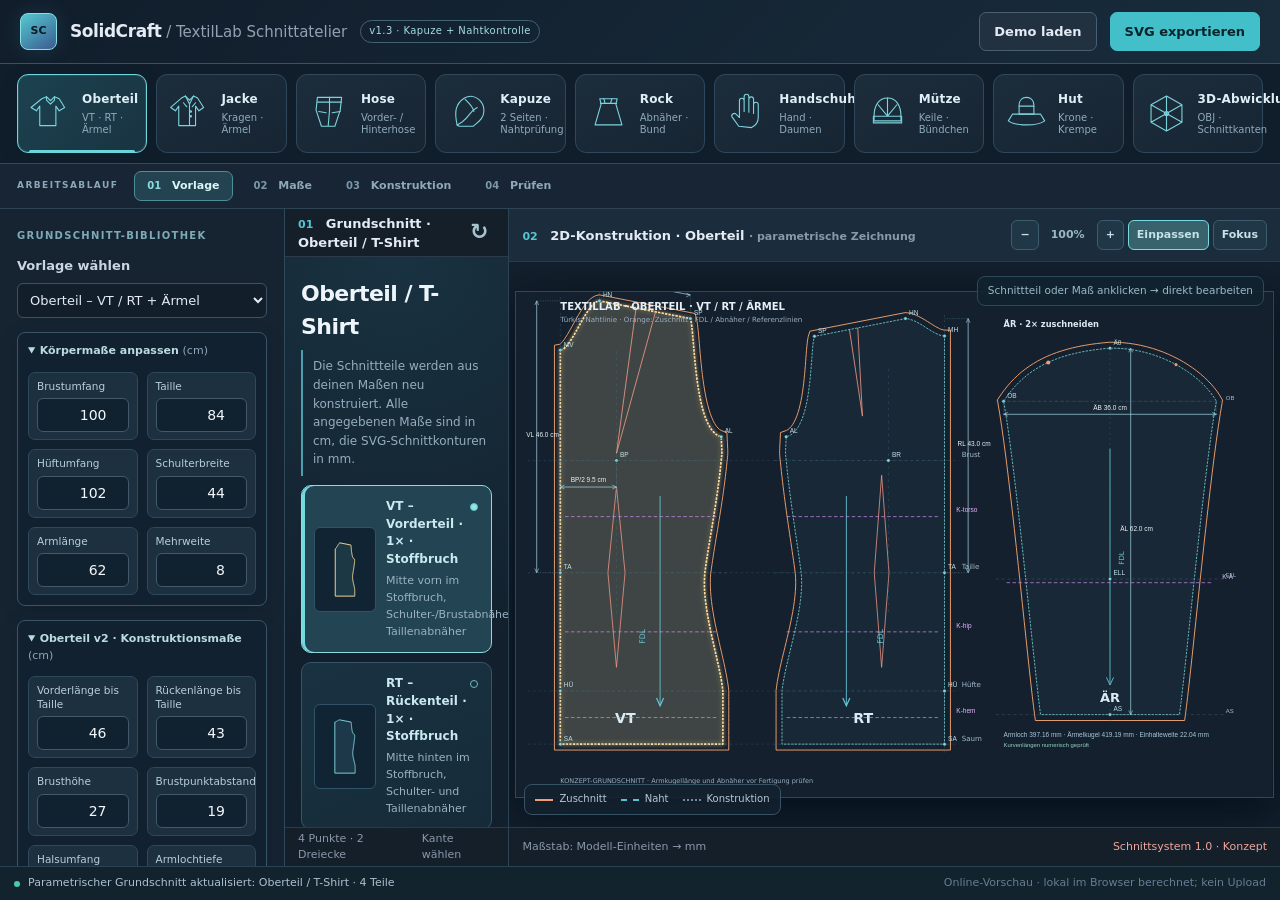
==== commit d9806f73: "Clarify actual measured neckline seam lengths in HTML body text" ====
--- a/docs/textillab/index.html
+++ b/docs/textillab/index.html
@@ -98,7 +98,7 @@
         <label class="measure-input"><span>Kapuzenhöhe</span><input id="hoodHeight" type="number" value="32" min="15" max="50" step=".5"/></label>
         <label class="measure-input"><span>Kapuzentiefe</span><input id="hoodDepth" type="number" value="27" min="15" max="50" step=".5"/></label>
       </div>
-      <p class="hint">Halslochlängen werden **an der Nahtlinie** des zugehörigen Oberteils gemessen – nicht an der Zuschnittkante.</p>
+      <p class="hint">Halslochlängen werden an der Nahtlinie des zugehörigen Oberteils gemessen – nicht an der Zuschnittkante.</p>
     </details>
     <div class="sectiontitle">NAHTVERBINDUNG</div>
     <div class="fieldrow"><label for="hoodNeckMode">Verarbeitung</label>
--- a/docs/textillab/studio-workspace.css
+++ b/docs/textillab/studio-workspace.css
@@ -159,57 +159,34 @@
  .statusline .right{display:none}
 }
 
-/* HoodLab 1.3 and genuine interactive canvas-backed 3D schematic preview */
+
+/* TextilLab Hood Atelier – dedicated body profiles, rule/source provenance
+ * and numerically checked neckline joining seams. */
 .hood-only{display:none}
 .hood-mode .hood-only{display:block}
-.hood-setup .sectiontitle{color:#7fd7df}
-.hood-setup .measure-grid{grid-template-columns:1fr 1fr}
-.hood-setup .measure-input{padding:8px 6px}
-.hood-setup .hint a{color:#8de1e9;text-decoration:underline}
-.hood-setup #hoodRuleReport .rule-line{display:flex;justify-content:space-between;gap:8px;align-items:flex-start;border-bottom:1px solid #365165;padding:6px 2px}
-.hood-setup #hoodRuleReport .rule-line strong{font-size:10.8px;color:#c7dce8;font-weight:600;min-width:90px}
-.hood-setup #hoodRuleReport .rule-line span{font-size:10.5px;color:#8eabbc;text-align:right;font-variant-numeric:tabular-nums}
-.hood-setup .draft-check{border:1px solid #4a9b90;border-radius:7px;background:#1b3c43;padding:10px;font-size:11px;color:#a8ecda}
-.hood-setup .draft-check.warning{border-color:#db966b;color:#f8bd96}
-.hood-rule-details{margin:12px 0;border:1px solid #344f61;border-radius:6px;padding:8px;background:#152635}
-.hood-rule-details summary{font-size:11px;font-weight:700;color:#a8d7e5;cursor:pointer}
-.hood-rule-details[open] summary{padding-bottom:8px}
-.garment3d-canvas{display:none;width:100%;height:100%;position:absolute;inset:0;z-index:1;touch-action:none;cursor:grab}
-.garment3d-canvas:active{cursor:grabbing}
-.garment3d-tools{display:none;position:absolute;top:10px;right:10px;z-index:6;gap:5px}
-.garment3d-tools button{border:1px solid #456779;border-radius:7px;padding:6px 8px;color:#cde9ef;background:#102835dc;font-size:10px}
-.garment3d-tools button:hover,.garment3d-tools button.is-active{border-color:#8ae4e6;background:#255463;color:white}
-.library-mode.garment-mode .panes{grid-template-columns:minmax(330px,.48fr) minmax(0,.52fr)}
-.library-mode.garment-mode .modelpane{min-width:0}
-.library-mode.garment-mode #garmentCanvas{display:block}
-.library-mode.garment-mode #modelCanvas{display:none!important}
-.library-mode.garment-mode #garment3dTools{display:flex}
-.library-mode.garment-mode #libraryInfo{
- position:absolute;inset:auto 10px 10px 10px;width:calc(100% - 20px);
- height:32%;min-height:90px;overflow:auto;z-index:5;display:block;
- background:#0e1c2bee;backdrop-filter:blur(5px);
- border:1px solid #3d6072;border-radius:10px;padding:10px
-}
-.library-mode.garment-mode #libraryInfo .title{font-size:13px;margin-bottom:4px}
-.library-mode.garment-mode #libraryInfo .smallhint{display:none}
-.library-mode.garment-mode #libraryInfo .piece{padding:5px 7px;margin:3px 0;gap:8px;border-radius:6px}
-.library-mode.garment-mode #libraryInfo .piece strong{font-size:10px}
-.library-mode.garment-mode #libraryInfo .piece span{font-size:9.5px}
-.library-mode.garment-mode #libraryInfo .piece-thumb{height:46px;width:38px;flex-basis:38px}
-.library-mode.garment-mode #libraryInfo .caution{font-size:9px;padding:5px;margin:6px 0}
-.library-mode.garment-mode .modelcontainer{background:#112435}
-.library-mode.garment-mode .axes{display:block!important;right:auto;left:12px;top:10px;color:#b0d7e1;z-index:4}
-.library-mode.garment-mode .viewhint{display:none!important}
-.hood-mode #libraryInfo .piece strong{color:#ccf1f4}
-#hoodSourceNote{color:#a8c1ce;line-height:1.6}
-@media(max-width:975px){
- .library-mode.garment-mode .panes{display:flex!important;flex-direction:column}
- .library-mode.garment-mode .modelpane{height:420px;min-height:360px!important;max-height:none}
- .library-mode.garment-mode #libraryInfo{height:110px;bottom:5px}
- .hood-setup .measure-grid{grid-template-columns:repeat(2,minmax(0,1fr))}
-}
-@media(max-width:500px){
- .garment3d-tools{gap:3px}
- .garment3d-tools button{padding:5px;font-size:9px}
- .library-mode.garment-mode .modelpane{height:330px;min-height:300px!important}
-}
+[hidden]{display:none!important}
+.hood-setup{padding-top:9px;border-top:1px solid #365667}
+.hood-setup>.sectiontitle{color:#8bd7dc}
+.hood-setup .fieldrow{gap:7px}
+.hood-setup .fieldrow select{max-width:153px}
+.hood-setup .section a{color:#8bd7e5;text-decoration:none}
+.hood-setup .section a:hover{text-decoration:underline}
+.hood-setup .hood-verified{display:flex;align-items:flex-start;gap:8px;
+  background:#233c47;border:1px solid #49677a;border-radius:8px;
+  padding:10px 9px;color:#daedf2;font-size:11px;line-height:1.45}
+.hood-verified input{accent-color:#76d1d8}
+.hood-seam-report{margin:10px 0 5px;display:grid;gap:7px}
+.hood-check{border-radius:8px;padding:10px;background:#233e49;
+  border:1px solid #4a7282;line-height:1.6;color:#e8f3f6}
+.hood-check strong{font-size:11px;display:block}
+.hood-check span{font-size:10px;color:#aec7d3}
+.hood-check.pass{border-left:3px solid #8ed4bd}
+.hood-check.fail{border-left:3px solid #ee9a88}
+.hood-seam{display:flex;flex-direction:column;padding:8px 10px;
+  border:1px solid #3d5a6a;background:#162c3b;border-radius:7px;gap:3px}
+.hood-seam strong{font-weight:600;font-size:11px}
+.hood-seam span{color:#b7cedb;font-size:10px;font-variant-numeric:tabular-nums}
+.hood-seam.ok{border-left:2px solid #76d6cf}
+.hood-seam.bad{border-left:2px solid #fc8f78}
+.hood-mode #preview svg g[data-piece-id="KH"]{cursor:pointer}
+.hood-mode #preview svg g[data-piece-id="KH"]:hover>path:first-child{filter:drop-shadow(0 0 4px #94e7eb)}
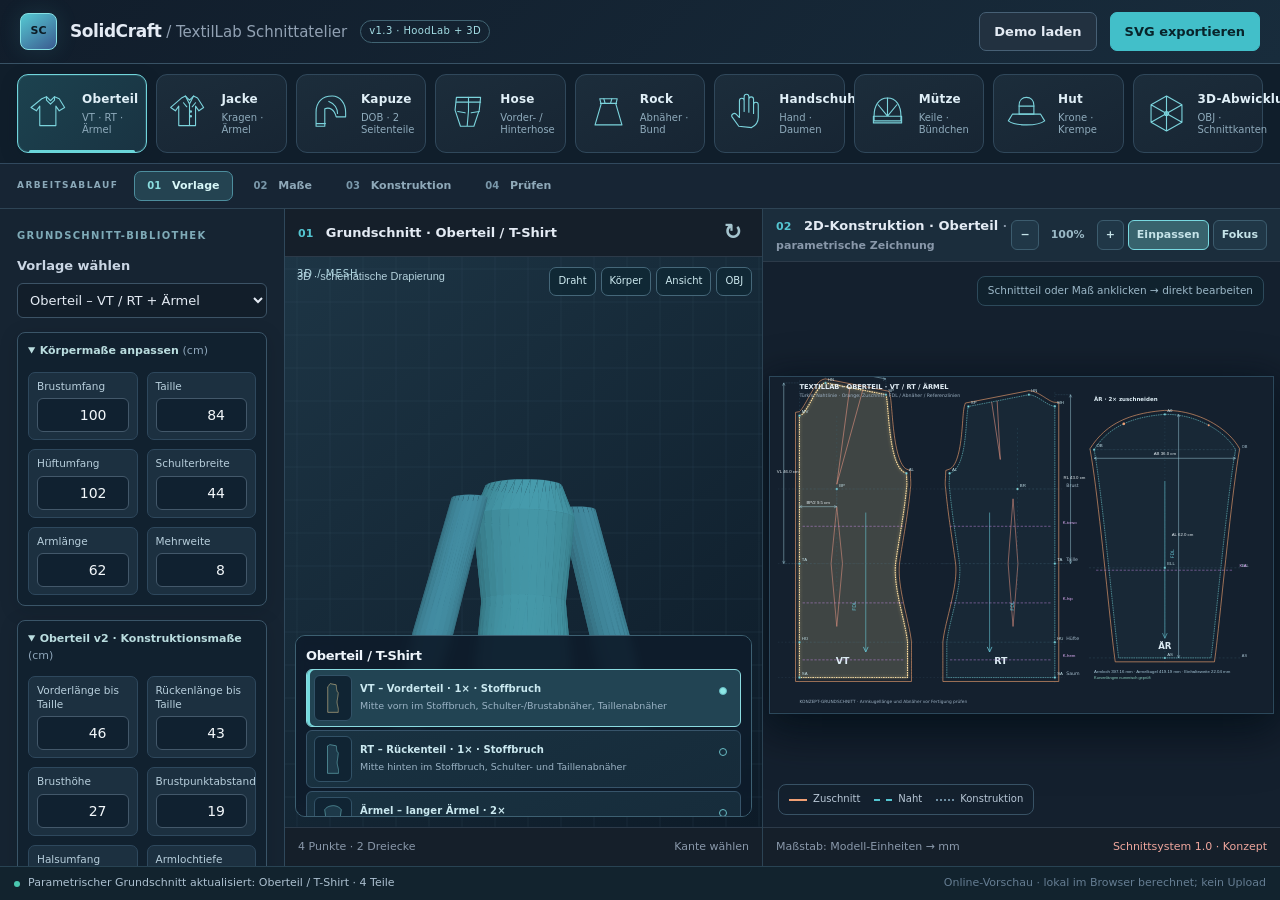
==== commit e2e9c564: "TextilLab v1.3: public-source HoodLab, exact neckline checks and interactive garment 3D preview (#18" ====
--- a/docs/textillab/index.html
+++ b/docs/textillab/index.html
@@ -9,9 +9,9 @@
   <script defer src="./browser-engine.js"></script>
   <script defer src="./bodice-v2.js"></script>
   <script defer src="./pants-system.js"></script>
-  <script defer src="./seam-contracts.js"></script>
+  <script defer src="./ruleset-registry.js"></script>
   <script defer src="./hood-system.js"></script>
-  <script defer src="./ruleset-registry.js"></script>
+  <script defer src="./garment-3d.js"></script>
   <script defer src="./pattern-library.js"></script>
   <script defer src="./drafting-system.js"></script>
   <script defer src="./app.js"></script>
@@ -22,7 +22,7 @@
   <div class="brand">
     <div class="brandmark">SC</div>
     <div><strong>SolidCraft</strong><span> / TextilLab Schnittatelier</span></div>
-    <span class="tag">v1.3 · Kapuze + Nahtkontrolle</span>
+    <span class="tag">v1.3 · HoodLab + 3D</span>
   </div>
   <div class="topactions">
     <span class="topnote">Online-Demo · Browser-Geometrie</span>
@@ -47,8 +47,8 @@
       <select id="templateType" class="full">
         <option value="top">Oberteil – VT / RT + Ärmel</option>
         <option value="jacket">Jacke</option>
+        <option value="hood">Kapuze – parametrisch</option>
         <option value="trousers">Hose – Vorder-/Hinterhose v2</option>
-        <option value="hood">Kapuze – parametrisch (KH)</option>
         <option value="glove">Handschuh</option>
         <option value="beanie">Mütze</option>
         <option value="hat">Hut</option>
@@ -73,59 +73,45 @@
     </div>
     
 
-    <div class="hood-only hood-setup">
-  <div class="sectiontitle">KAPUZEN-ATELIER · NÄHTE KONTROLLIEREN</div>
-  <div class="section">
-    <div class="fieldrow"><label for="hoodProfile">Schnittprofil</label>
-      <select id="hoodProfile"><option value="women">Damen / DOB</option>
-      <option value="men">Herren / HAKA</option><option value="child">Kinder</option></select>
-    </div>
-    <div class="fieldrow"><label for="hoodStyle">Kapuzentyp</label>
-      <select id="hoodStyle"><option value="close">Knapp anliegend</option>
-      <option value="relaxed">Aufgelockert</option></select>
-    </div>
-    <div class="fieldrow" id="hoodChildAgeRow" hidden>
-      <label for="hoodAgeYears">Kinderalter</label>
-      <div class="inputunit"><input id="hoodAgeYears" type="number" min="1" max="14" step="1" value="8"/><span>Jahre</span></div>
-    </div>
-    <p class="hint">Getrennte Maßprofile mit editierbaren Beispielwerten. Keine unbelegten DOB-/HAKA- oder Kinder-Größentabellen.</p>
-    <details class="measure-details" open>
-      <summary>Kapuzen- und Anschlussmaße <span>(cm)</span></summary>
-      <div class="measure-grid">
-        <label class="measure-input"><span>Kopfumfang</span><input id="hoodHead" type="number" value="57" min="30" max="75" step=".5"/></label>
-        <label class="measure-input"><span>Halsloch hinten / Hälfte</span><input id="hoodBackNeck" type="number" value="10" min="4" max="25" step=".5"/></label>
-        <label class="measure-input"><span>Halsloch vorne / Hälfte</span><input id="hoodFrontNeck" type="number" value="12" min="4" max="25" step=".5"/></label>
-        <label class="measure-input"><span>Kapuzenhöhe</span><input id="hoodHeight" type="number" value="32" min="15" max="50" step=".5"/></label>
-        <label class="measure-input"><span>Kapuzentiefe</span><input id="hoodDepth" type="number" value="27" min="15" max="50" step=".5"/></label>
-      </div>
-      <p class="hint">Halslochlängen werden an der Nahtlinie des zugehörigen Oberteils gemessen – nicht an der Zuschnittkante.</p>
-    </details>
-    <div class="sectiontitle">NAHTVERBINDUNG</div>
-    <div class="fieldrow"><label for="hoodNeckMode">Verarbeitung</label>
-      <select id="hoodNeckMode"><option value="match">Gleich lang</option>
-        <option value="ease">Gezielt einhalten</option>
-        <option value="stretch">Material geprüft dehnen</option>
-      </select>
-    </div>
-    <div class="fieldrow" id="hoodEaseRow" hidden>
-      <label for="hoodPlannedEase">Einhalteweite / Hälfte</label>
-      <div class="inputunit"><input id="hoodPlannedEase" type="number" value=".4" min=".1" max="3" step=".1"/><span>cm</span></div>
-    </div>
-    <div class="fieldrow" id="hoodStretchRow" hidden>
-      <label for="hoodStretchPct">Geprüfte Dehnung</label>
-      <div class="inputunit"><input id="hoodStretchPct" type="number" value="4" min=".1" max="12" step=".5"/><span>%</span></div>
-    </div>
-    <label id="hoodVerifiedRow" class="hood-verified" hidden>
-      <input id="hoodVerifiedMaterial" type="checkbox"/> Dehnung am Material gemessen und geprüft
-    </label>
-    <div id="hoodSeamReport" class="hood-seam-report" aria-live="polite"></div>
-  </div>
-  <div class="section">
-    <a href="https://www.muellerundsohn.com/allgemein/schnittkonstruktion-kapuze/"
-       target="_blank" rel="noopener noreferrer">Konstruktionsreferenz Müller &amp; Sohn ↗</a>
-    <p class="hint">Vorlagenorientierte, eigenständige Näherung. Schneiderische Passform, Abnäher und Verarbeitung sind noch nicht validiert.</p>
-    <p class="hint">Kinder: keine Kordeln/Zugbänder am Hals; Gesichtsfeld, Hörvermögen und Komfort am Probeteil prüfen.</p>
-  </div>
+    <div class="hood-only hood-setup" id="hoodPanel">
+ <div class="sectiontitle">HOODLAB · KAPUZENKONSTRUKTION</div>
+ <div class="section">
+  <label class="fieldlabel" for="hoodVariant">Kapuzenvariante</label>
+  <select id="hoodVariant" class="full">
+   <option value="close">Anliegend · DOB-Zahlenreferenz</option>
+   <option value="relaxed">Aufgelockert · DOB-Zahlenreferenz</option>
+   <option value="dartless">Abnäherlos · vereinfachter Entwurf</option>
+  </select>
+  <label class="fieldlabel gap-top" for="hoodProfile">Konstruktionsprofil</label>
+  <select id="hoodProfile" class="full">
+   <option value="women">Damen · DOB</option>
+   <option value="men">Herren · HAKA (noch nicht geprüft)</option>
+   <option value="child">Kinder (noch nicht geprüft)</option>
+  </select>
+  <p class="hint">Fachliche Zahlenbezüge: <a href="https://www.muellerundsohn.com/allgemein/schnittkonstruktion-kapuze/" target="_blank" rel="noopener noreferrer">Müller &amp; Sohn – Kapuzenkonstruktion</a>. Die Bézier-Konturen und 3D-Form sind eigenständige Näherungen.</p>
+  <details class="measure-details" open><summary>Kapuzen- und Halsmaße <span>(cm)</span></summary>
+   <div class="measure-grid">
+    <label class="measure-input"><span>Kopfumfang</span><input id="h-headCirc" type="number" step=".5" min="36" max="70" value="57"></label>
+    <label class="measure-input"><span>Halsloch hinten</span><input id="h-backNeck" type="number" step=".5" min="5" max="25" value="10"></label>
+    <label class="measure-input"><span>Halsloch vorne</span><input id="h-frontNeck" type="number" step=".5" min="5" max="25" value="12"></label>
+    <label class="measure-input"><span>Halsspiegelbreite</span><input id="h-neckWidth" type="number" step=".5" min="3" max="15" value="8"></label>
+    <label class="measure-input"><span>Halslochvertiefung</span><input id="h-frontNeckDrop" type="number" step=".5" min="0" max="14" value="5"></label>
+    <label class="measure-input"><span>Kapuzenhöhe</span><input id="h-hoodHeight" type="number" step=".5" min="22" max="45" value="32"></label>
+    <label class="measure-input"><span>Kapuzentiefe</span><input id="h-hoodDepth" type="number" step=".5" min="18" max="42" value="27"></label>
+    <label class="measure-input"><span>Abnäherreserve</span><input id="h-dartIntake" type="number" step=".5" min="0" max="7" value="3.5"></label>
+    <label class="measure-input"><span>Übertritt</span><input id="h-faceOverlap" type="number" step=".5" min="0" max="5" value="0"></label>
+   </div>
+  </details>
+  <div class="fieldrow gap-top"><label for="hoodJoinMode">Naht-Verbindung</label>
+   <select id="hoodJoinMode"><option value="match">Gleich lang</option><option value="stretch">Gezielt dehnen</option><option value="ease">Gezielt einhalten</option></select>
+  </div>
+  <div class="fieldrow"><label for="hoodAllowedEase">Zulässige Differenz</label>
+   <div class="inputunit"><input id="hoodAllowedEase" type="number" value=".5" step=".1" min="0" max="4"><span>cm</span></div>
+  </div>
+ </div>
+ <div class="sectiontitle">KONSTRUKTIONSREGELN UND NAHTKONTROLLE</div>
+ <div class="section" id="hoodRuleReport" aria-live="polite"></div>
+ <div class="section"><p class="hint" id="hoodSourceNote">Damenwerte teilweise öffentlich dokumentiert. Kein geprüftes Serien-Schnittsystem.</p></div>
 </div>
 
 <div class="pants-only pants-setup">
@@ -259,6 +245,13 @@
       <div class="panelbar"><div><span class="panelid">01</span> <span id="modelPanelTitle">Grundschnitt-Bibliothek</span></div><button class="iconbutton" id="viewBtn" title="3D-Ansicht zurücksetzen">↻</button></div>
       <div class="modelcontainer">
         <div id="libraryInfo" class="library-overview" aria-live="polite"></div>
+        <canvas id="garmentCanvas" class="garment3d-canvas" aria-label="Drehbare 3D-Kleidungsansicht"></canvas>
+        <div class="garment3d-tools" id="garment3dTools">
+          <button id="garmentWire" type="button" aria-pressed="false" title="Drahtgitter an/aus">Draht</button>
+          <button id="garmentBody" type="button" aria-pressed="true" title="Kopf-Referenz an/aus">Körper</button>
+          <button id="garmentReset" type="button" title="3D-Ansicht zurücksetzen">Ansicht</button>
+          <button id="garmentObj" type="button" title="Schematisches 3D-Modell als OBJ exportieren">OBJ</button>
+        </div>
         <canvas id="modelCanvas" aria-label="Interaktive 3D-Ansicht mit wählbaren Mesh-Kanten"></canvas>
         <div class="viewhint">Ziehen: Drehen · Mausrad: Zoom · Klick auf Kante: Schnitt setzen</div>
         <div class="axes">3D / MESH</div>
--- a/docs/textillab/studio-workspace.css
+++ b/docs/textillab/studio-workspace.css
@@ -159,34 +159,57 @@
  .statusline .right{display:none}
 }
 
-
-/* TextilLab Hood Atelier – dedicated body profiles, rule/source provenance
- * and numerically checked neckline joining seams. */
+/* HoodLab 1.3 and genuine interactive canvas-backed 3D schematic preview */
 .hood-only{display:none}
 .hood-mode .hood-only{display:block}
-[hidden]{display:none!important}
-.hood-setup{padding-top:9px;border-top:1px solid #365667}
-.hood-setup>.sectiontitle{color:#8bd7dc}
-.hood-setup .fieldrow{gap:7px}
-.hood-setup .fieldrow select{max-width:153px}
-.hood-setup .section a{color:#8bd7e5;text-decoration:none}
-.hood-setup .section a:hover{text-decoration:underline}
-.hood-setup .hood-verified{display:flex;align-items:flex-start;gap:8px;
-  background:#233c47;border:1px solid #49677a;border-radius:8px;
-  padding:10px 9px;color:#daedf2;font-size:11px;line-height:1.45}
-.hood-verified input{accent-color:#76d1d8}
-.hood-seam-report{margin:10px 0 5px;display:grid;gap:7px}
-.hood-check{border-radius:8px;padding:10px;background:#233e49;
-  border:1px solid #4a7282;line-height:1.6;color:#e8f3f6}
-.hood-check strong{font-size:11px;display:block}
-.hood-check span{font-size:10px;color:#aec7d3}
-.hood-check.pass{border-left:3px solid #8ed4bd}
-.hood-check.fail{border-left:3px solid #ee9a88}
-.hood-seam{display:flex;flex-direction:column;padding:8px 10px;
-  border:1px solid #3d5a6a;background:#162c3b;border-radius:7px;gap:3px}
-.hood-seam strong{font-weight:600;font-size:11px}
-.hood-seam span{color:#b7cedb;font-size:10px;font-variant-numeric:tabular-nums}
-.hood-seam.ok{border-left:2px solid #76d6cf}
-.hood-seam.bad{border-left:2px solid #fc8f78}
-.hood-mode #preview svg g[data-piece-id="KH"]{cursor:pointer}
-.hood-mode #preview svg g[data-piece-id="KH"]:hover>path:first-child{filter:drop-shadow(0 0 4px #94e7eb)}
+.hood-setup .sectiontitle{color:#7fd7df}
+.hood-setup .measure-grid{grid-template-columns:1fr 1fr}
+.hood-setup .measure-input{padding:8px 6px}
+.hood-setup .hint a{color:#8de1e9;text-decoration:underline}
+.hood-setup #hoodRuleReport .rule-line{display:flex;justify-content:space-between;gap:8px;align-items:flex-start;border-bottom:1px solid #365165;padding:6px 2px}
+.hood-setup #hoodRuleReport .rule-line strong{font-size:10.8px;color:#c7dce8;font-weight:600;min-width:90px}
+.hood-setup #hoodRuleReport .rule-line span{font-size:10.5px;color:#8eabbc;text-align:right;font-variant-numeric:tabular-nums}
+.hood-setup .draft-check{border:1px solid #4a9b90;border-radius:7px;background:#1b3c43;padding:10px;font-size:11px;color:#a8ecda}
+.hood-setup .draft-check.warning{border-color:#db966b;color:#f8bd96}
+.hood-rule-details{margin:12px 0;border:1px solid #344f61;border-radius:6px;padding:8px;background:#152635}
+.hood-rule-details summary{font-size:11px;font-weight:700;color:#a8d7e5;cursor:pointer}
+.hood-rule-details[open] summary{padding-bottom:8px}
+.garment3d-canvas{display:none;width:100%;height:100%;position:absolute;inset:0;z-index:1;touch-action:none;cursor:grab}
+.garment3d-canvas:active{cursor:grabbing}
+.garment3d-tools{display:none;position:absolute;top:10px;right:10px;z-index:6;gap:5px}
+.garment3d-tools button{border:1px solid #456779;border-radius:7px;padding:6px 8px;color:#cde9ef;background:#102835dc;font-size:10px}
+.garment3d-tools button:hover,.garment3d-tools button.is-active{border-color:#8ae4e6;background:#255463;color:white}
+.library-mode.garment-mode .panes{grid-template-columns:minmax(330px,.48fr) minmax(0,.52fr)}
+.library-mode.garment-mode .modelpane{min-width:0}
+.library-mode.garment-mode #garmentCanvas{display:block}
+.library-mode.garment-mode #modelCanvas{display:none!important}
+.library-mode.garment-mode #garment3dTools{display:flex}
+.library-mode.garment-mode #libraryInfo{
+ position:absolute;inset:auto 10px 10px 10px;width:calc(100% - 20px);
+ height:32%;min-height:90px;overflow:auto;z-index:5;display:block;
+ background:#0e1c2bee;backdrop-filter:blur(5px);
+ border:1px solid #3d6072;border-radius:10px;padding:10px
+}
+.library-mode.garment-mode #libraryInfo .title{font-size:13px;margin-bottom:4px}
+.library-mode.garment-mode #libraryInfo .smallhint{display:none}
+.library-mode.garment-mode #libraryInfo .piece{padding:5px 7px;margin:3px 0;gap:8px;border-radius:6px}
+.library-mode.garment-mode #libraryInfo .piece strong{font-size:10px}
+.library-mode.garment-mode #libraryInfo .piece span{font-size:9.5px}
+.library-mode.garment-mode #libraryInfo .piece-thumb{height:46px;width:38px;flex-basis:38px}
+.library-mode.garment-mode #libraryInfo .caution{font-size:9px;padding:5px;margin:6px 0}
+.library-mode.garment-mode .modelcontainer{background:#112435}
+.library-mode.garment-mode .axes{display:block!important;right:auto;left:12px;top:10px;color:#b0d7e1;z-index:4}
+.library-mode.garment-mode .viewhint{display:none!important}
+.hood-mode #libraryInfo .piece strong{color:#ccf1f4}
+#hoodSourceNote{color:#a8c1ce;line-height:1.6}
+@media(max-width:975px){
+ .library-mode.garment-mode .panes{display:flex!important;flex-direction:column}
+ .library-mode.garment-mode .modelpane{height:420px;min-height:360px!important;max-height:none}
+ .library-mode.garment-mode #libraryInfo{height:110px;bottom:5px}
+ .hood-setup .measure-grid{grid-template-columns:repeat(2,minmax(0,1fr))}
+}
+@media(max-width:500px){
+ .garment3d-tools{gap:3px}
+ .garment3d-tools button{padding:5px;font-size:9px}
+ .library-mode.garment-mode .modelpane{height:330px;min-height:300px!important}
+}
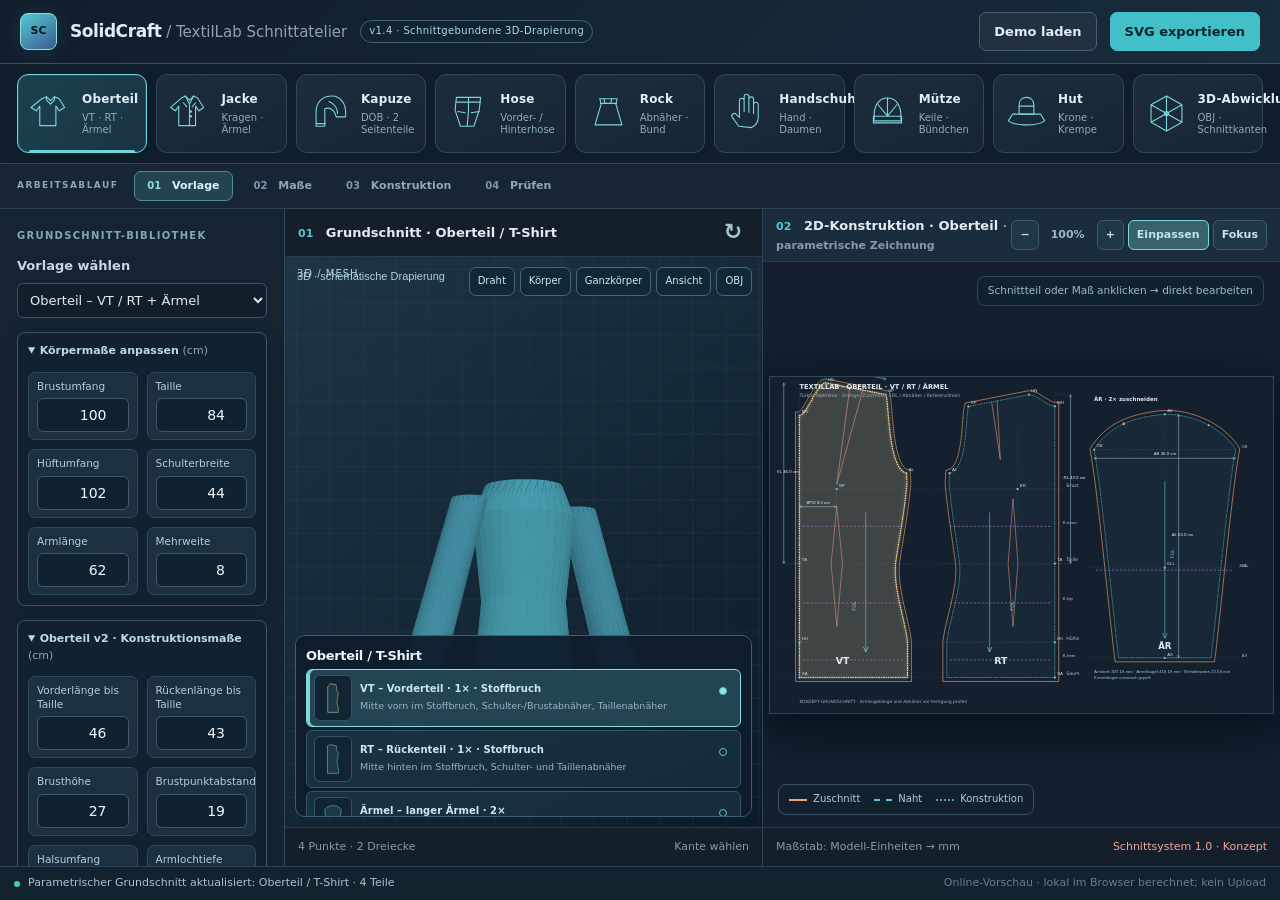
==== commit 7cdc1979: "Add measured 3D mannequin, adjustable textile PBD controls, full-body view and garment fit warnings " ====
--- a/docs/textillab/index.html
+++ b/docs/textillab/index.html
@@ -10,7 +10,9 @@
   <script defer src="./bodice-v2.js"></script>
   <script defer src="./pants-system.js"></script>
   <script defer src="./ruleset-registry.js"></script>
+  <script defer src="./seam-contracts.js"></script>
   <script defer src="./hood-system.js"></script>
+  <script defer src="./hood-drape.js"></script>
   <script defer src="./garment-3d.js"></script>
   <script defer src="./pattern-library.js"></script>
   <script defer src="./drafting-system.js"></script>
@@ -22,7 +24,7 @@
   <div class="brand">
     <div class="brandmark">SC</div>
     <div><strong>SolidCraft</strong><span> / TextilLab Schnittatelier</span></div>
-    <span class="tag">v1.3 · HoodLab + 3D</span>
+    <span class="tag">v1.4 · Schnittgebundene 3D-Drapierung</span>
   </div>
   <div class="topactions">
     <span class="topnote">Online-Demo · Browser-Geometrie</span>
@@ -102,15 +104,63 @@
     <label class="measure-input"><span>Übertritt</span><input id="h-faceOverlap" type="number" step=".5" min="0" max="5" value="0"></label>
    </div>
   </details>
+  <div class="fieldrow" id="hoodChildAgeRow" hidden>
+    <label for="hoodAgeYears">Alter im Kinderprofil</label>
+    <div class="inputunit"><input id="hoodAgeYears" type="number" min="1" max="14" value="8" step="1"><span>Jahre</span></div>
+  </div>
   <div class="fieldrow gap-top"><label for="hoodJoinMode">Naht-Verbindung</label>
    <select id="hoodJoinMode"><option value="match">Gleich lang</option><option value="stretch">Gezielt dehnen</option><option value="ease">Gezielt einhalten</option></select>
   </div>
-  <div class="fieldrow"><label for="hoodAllowedEase">Zulässige Differenz</label>
+  <div class="fieldrow" id="hoodEaseRow" hidden><label for="hoodAllowedEase">Einhalteweite / Halbkapuze</label>
    <div class="inputunit"><input id="hoodAllowedEase" type="number" value=".5" step=".1" min="0" max="4"><span>cm</span></div>
   </div>
+  <div class="fieldrow" id="hoodStretchRow" hidden>
+    <label for="hoodStretchPct">Materialdehnung</label>
+    <div class="inputunit"><input id="hoodStretchPct" type="number" min=".1" max="12" value="4" step=".5"><span>%</span></div>
+  </div>
+  <label class="hood-verified" id="hoodVerifiedRow" hidden>
+    <input id="hoodVerifiedMaterial" type="checkbox"> Dehnung am verwendeten Stoff tatsächlich geprüft
+  </label>
  </div>
  <div class="sectiontitle">KONSTRUKTIONSREGELN UND NAHTKONTROLLE</div>
  <div class="section" id="hoodRuleReport" aria-live="polite"></div>
+ <div class="sectiontitle">3D-ANPROBE · KÖRPER UND STOFF</div>
+ <div class="section hood-fit-panel">
+  <details class="measure-details" open>
+   <summary>Maßpuppe einstellen <span>(cm)</span></summary>
+   <div class="measure-grid">
+    <label class="measure-input"><span>Körpergröße</span><input id="fitHeight" type="number" min="70" max="225" step=".5" value="168"></label>
+    <label class="measure-input"><span>Schulterbreite</span><input id="fitShoulder" type="number" min="22" max="65" step=".5" value="41"></label>
+    <label class="measure-input"><span>Brustumfang</span><input id="fitChest" type="number" min="42" max="170" step=".5" value="94"></label>
+    <label class="measure-input"><span>Taillenumfang</span><input id="fitWaist" type="number" min="39" max="170" step=".5" value="75"></label>
+    <label class="measure-input"><span>Hüftumfang</span><input id="fitHip" type="number" min="42" max="190" step=".5" value="99"></label>
+    <label class="measure-input"><span>Halsumfang</span><input id="fitNeck" type="number" min="20" max="59" step=".5" value="35"></label>
+   </div>
+  </details>
+  <details class="measure-details" open>
+   <summary>Stoff und Drapierung</summary>
+   <label for="fabricPreset" class="fieldlabel">Stoff-Beispieltyp</label>
+   <select id="fabricPreset" class="full">
+    <option value="cotton">Baumwolle – mittlere Steifigkeit</option>
+    <option value="jersey">Jersey – weich / dehnbar</option>
+    <option value="denim">Denim – schwer / steif</option>
+    <option value="shell">Softshell – formstabil</option>
+   </select>
+   <div class="hood-fabric-sliders">
+    <label for="fabricStiffness">Zugsteifigkeit <output id="fabricStiffnessValue">0,53</output>
+     <input id="fabricStiffness" type="range" min=".03" max="1" step=".01" value=".53"></label>
+    <label for="fabricBending">Biegesteifigkeit <output id="fabricBendingValue">0,30</output>
+     <input id="fabricBending" type="range" min=".02" max="1" step=".01" value=".30"></label>
+    <label for="fabricDrape">Schwerkraft-Drapierung <output id="fabricDrapeValue">0,58</output>
+     <input id="fabricDrape" type="range" min="0" max="2" step=".02" value=".58"></label>
+    <label for="fabricClearance">Abstand zum Kopf (mm)
+     <input id="fabricClearance" type="number" min="2" max="35" step="1" value="9"></label>
+   </div>
+  </details>
+  <p class="hint">Stoffverhalten: begrenztes Feder-/Masse-Modell mit Schwerkraft und Kopfkollision. Kein kalibrierter Stoffsolver oder Nachweis der Passform.</p>
+  <div id="hoodDrapeReport" class="hood-drape-report" aria-live="polite">3D-Nähkanten und Stoffberechnung erscheinen nach der Konstruktion.</div>
+ </div>
+
  <div class="section"><p class="hint" id="hoodSourceNote">Damenwerte teilweise öffentlich dokumentiert. Kein geprüftes Serien-Schnittsystem.</p></div>
 </div>
 
@@ -249,6 +299,7 @@
         <div class="garment3d-tools" id="garment3dTools">
           <button id="garmentWire" type="button" aria-pressed="false" title="Drahtgitter an/aus">Draht</button>
           <button id="garmentBody" type="button" aria-pressed="true" title="Kopf-Referenz an/aus">Körper</button>
+          <button id="garmentFullBody" type="button" aria-pressed="false" title="Ganze Maßpuppe anzeigen">Ganzkörper</button>
           <button id="garmentReset" type="button" title="3D-Ansicht zurücksetzen">Ansicht</button>
           <button id="garmentObj" type="button" title="Schematisches 3D-Modell als OBJ exportieren">OBJ</button>
         </div>
--- a/docs/textillab/studio-workspace.css
+++ b/docs/textillab/studio-workspace.css
@@ -213,3 +213,11 @@
  .garment3d-tools button{padding:5px;font-size:9px}
  .library-mode.garment-mode .modelpane{height:330px;min-height:300px!important}
 }
+
+/* Kapuzen-Schnittverarbeitung: unsafe options are hidden until explicitly enabled. */
+[hidden]{display:none!important}
+.hood-verified{display:flex;gap:8px;align-items:flex-start;margin:10px 0;
+  padding:10px;background:#203c48;border:1px solid #466d7d;border-radius:8px;
+  color:#d9edf4;font-size:11px;line-height:1.5}
+.hood-verified input{accent-color:#75d6dc}
+.hood-mode .hood-rule-details .rule-line{font-size:11px}
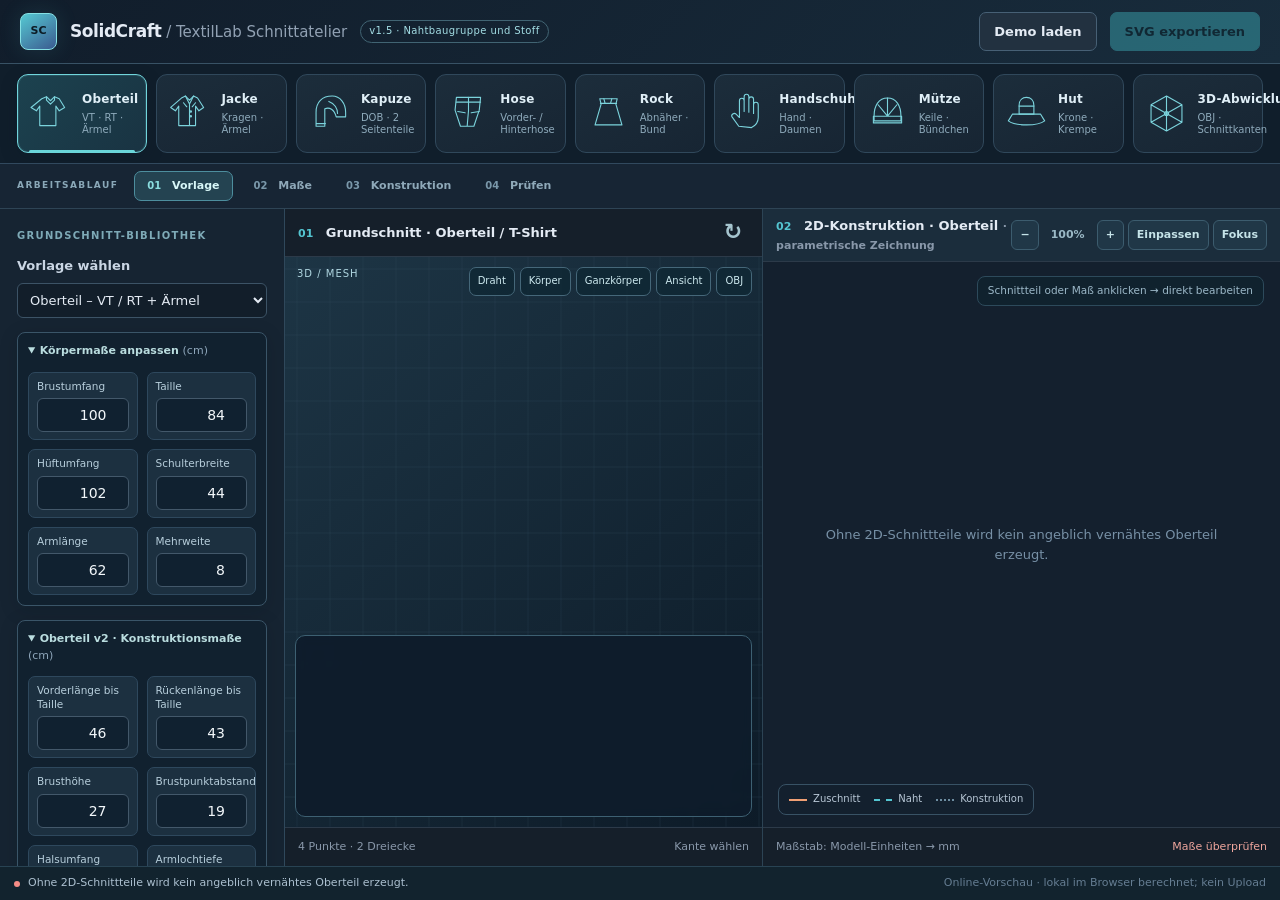
==== commit bd680704: "Share live cloth and body measurement editor across sewn T-shirt and hood, add paired seam inspector" ====
--- a/docs/textillab/index.html
+++ b/docs/textillab/index.html
@@ -13,6 +13,7 @@
   <script defer src="./seam-contracts.js"></script>
   <script defer src="./hood-system.js"></script>
   <script defer src="./hood-drape.js"></script>
+  <script defer src="./top-sewing.js"></script>
   <script defer src="./garment-3d.js"></script>
   <script defer src="./pattern-library.js"></script>
   <script defer src="./drafting-system.js"></script>
@@ -24,7 +25,7 @@
   <div class="brand">
     <div class="brandmark">SC</div>
     <div><strong>SolidCraft</strong><span> / TextilLab Schnittatelier</span></div>
-    <span class="tag">v1.4 · Schnittgebundene 3D-Drapierung</span>
+    <span class="tag">v1.5 · Nahtbaugruppe und Stoff</span>
   </div>
   <div class="topactions">
     <span class="topnote">Online-Demo · Browser-Geometrie</span>
@@ -124,7 +125,12 @@
  </div>
  <div class="sectiontitle">KONSTRUKTIONSREGELN UND NAHTKONTROLLE</div>
  <div class="section" id="hoodRuleReport" aria-live="polite"></div>
+ <div class="section"><p class="hint" id="hoodSourceNote">Damenwerte teilweise öffentlich dokumentiert. Kein geprüftes Serien-Schnittsystem.</p></div>
+</div>
+
+<div class="fit-only">
  <div class="sectiontitle">3D-ANPROBE · KÖRPER UND STOFF</div>
+ <label class="top-seam-only top-avatar-linked"><input id="topAvatarLink" type="checkbox" checked> Körpermaße automatisch mit dem Oberteil synchronisieren</label>
  <div class="section hood-fit-panel">
   <details class="measure-details" open>
    <summary>Maßpuppe einstellen <span>(cm)</span></summary>
@@ -153,15 +159,19 @@
      <input id="fabricBending" type="range" min=".02" max="1" step=".01" value=".30"></label>
     <label for="fabricDrape">Schwerkraft-Drapierung <output id="fabricDrapeValue">0,58</output>
      <input id="fabricDrape" type="range" min="0" max="2" step=".02" value=".58"></label>
-    <label for="fabricClearance">Abstand zum Kopf (mm)
+    <label for="fabricClearance">Abstand zum Körper (mm)
      <input id="fabricClearance" type="number" min="2" max="35" step="1" value="9"></label>
    </div>
   </details>
-  <p class="hint">Stoffverhalten: begrenztes Feder-/Masse-Modell mit Schwerkraft und Kopfkollision. Kein kalibrierter Stoffsolver oder Nachweis der Passform.</p>
+  <p class="hint">Stoffverhalten: Feder-/Masse-Modell mit Schwerkraft und Körperkollision. Stoffeigenschaften sind beispielhaft, nicht kalibriert. Faltenwurf und Passform sind nicht freigegeben.</p>
   <div id="hoodDrapeReport" class="hood-drape-report" aria-live="polite">3D-Nähkanten und Stoffberechnung erscheinen nach der Konstruktion.</div>
  </div>
 
- <div class="section"><p class="hint" id="hoodSourceNote">Damenwerte teilweise öffentlich dokumentiert. Kein geprüftes Serien-Schnittsystem.</p></div>
+
+ <div class="top-seam-only" id="topSewingReport" aria-live="polite">
+  Die 3D-Schnittbaugruppe wird aus den tatsächlich berechneten Vorder-, Rücken- und Ärmelnähten erstellt.
+ </div>
+
 </div>
 
 <div class="pants-only pants-setup">
--- a/docs/textillab/studio-workspace.css
+++ b/docs/textillab/studio-workspace.css
@@ -221,3 +221,22 @@
   color:#d9edf4;font-size:11px;line-height:1.5}
 .hood-verified input{accent-color:#75d6dc}
 .hood-mode .hood-rule-details .rule-line{font-size:11px}
+
+
+/* HoodLab v1.4 – parametric mannequin and cloth PBD diagnostics */
+.hood-fit-panel{background:linear-gradient(140deg,#162e3d,#152634);border:1px solid #315267;border-radius:11px}
+.hood-fit-panel details{margin:6px 0 14px}
+.hood-fabric-sliders{display:grid;gap:9px;margin:12px 0}
+.hood-fabric-sliders label{display:grid;gap:4px;font-size:11px;color:#c6dce6}
+.hood-fabric-sliders output{float:right;color:#a8e6e5;font-variant-numeric:tabular-nums}
+.hood-fabric-sliders input[type="range"]{width:100%;height:20px;accent-color:#79dce0;cursor:ew-resize}
+.hood-fabric-sliders input[type="number"]{width:100%;max-width:130px;padding:8px;color:#e4eef7;background:#0f2430;border:1px solid #38576b;border-radius:6px}
+.hood-drape-report{display:grid;gap:9px;background:#0e2632;border:1px solid #3d5b6e;border-radius:9px;padding:11px;margin:10px 0}
+.hood-drape-status{padding:8px 10px;border-radius:7px;background:#284a4d;border-left:3px solid #89d8c3;color:#ebf8f7;font-size:12px;font-weight:650}
+.hood-drape-status.warning{border-left-color:#f8ab86;background:#573b32;color:#ffe0d3}
+.hood-drape-metrics{display:grid;grid-template-columns:1fr 1fr;gap:8px}
+.hood-drape-metrics>div{background:#1c3443;border:1px solid #395366;border-radius:7px;padding:7px;display:grid;gap:2px}
+.hood-drape-metrics span{font-size:10px;color:#a9c1cd}
+.hood-drape-metrics strong{font-size:12px;font-variant-numeric:tabular-nums;color:#e3f7fa}
+.hood-fit-panel .hint{line-height:1.55}
+@media(max-width:600px){.hood-drape-metrics{grid-template-columns:1fr}}
